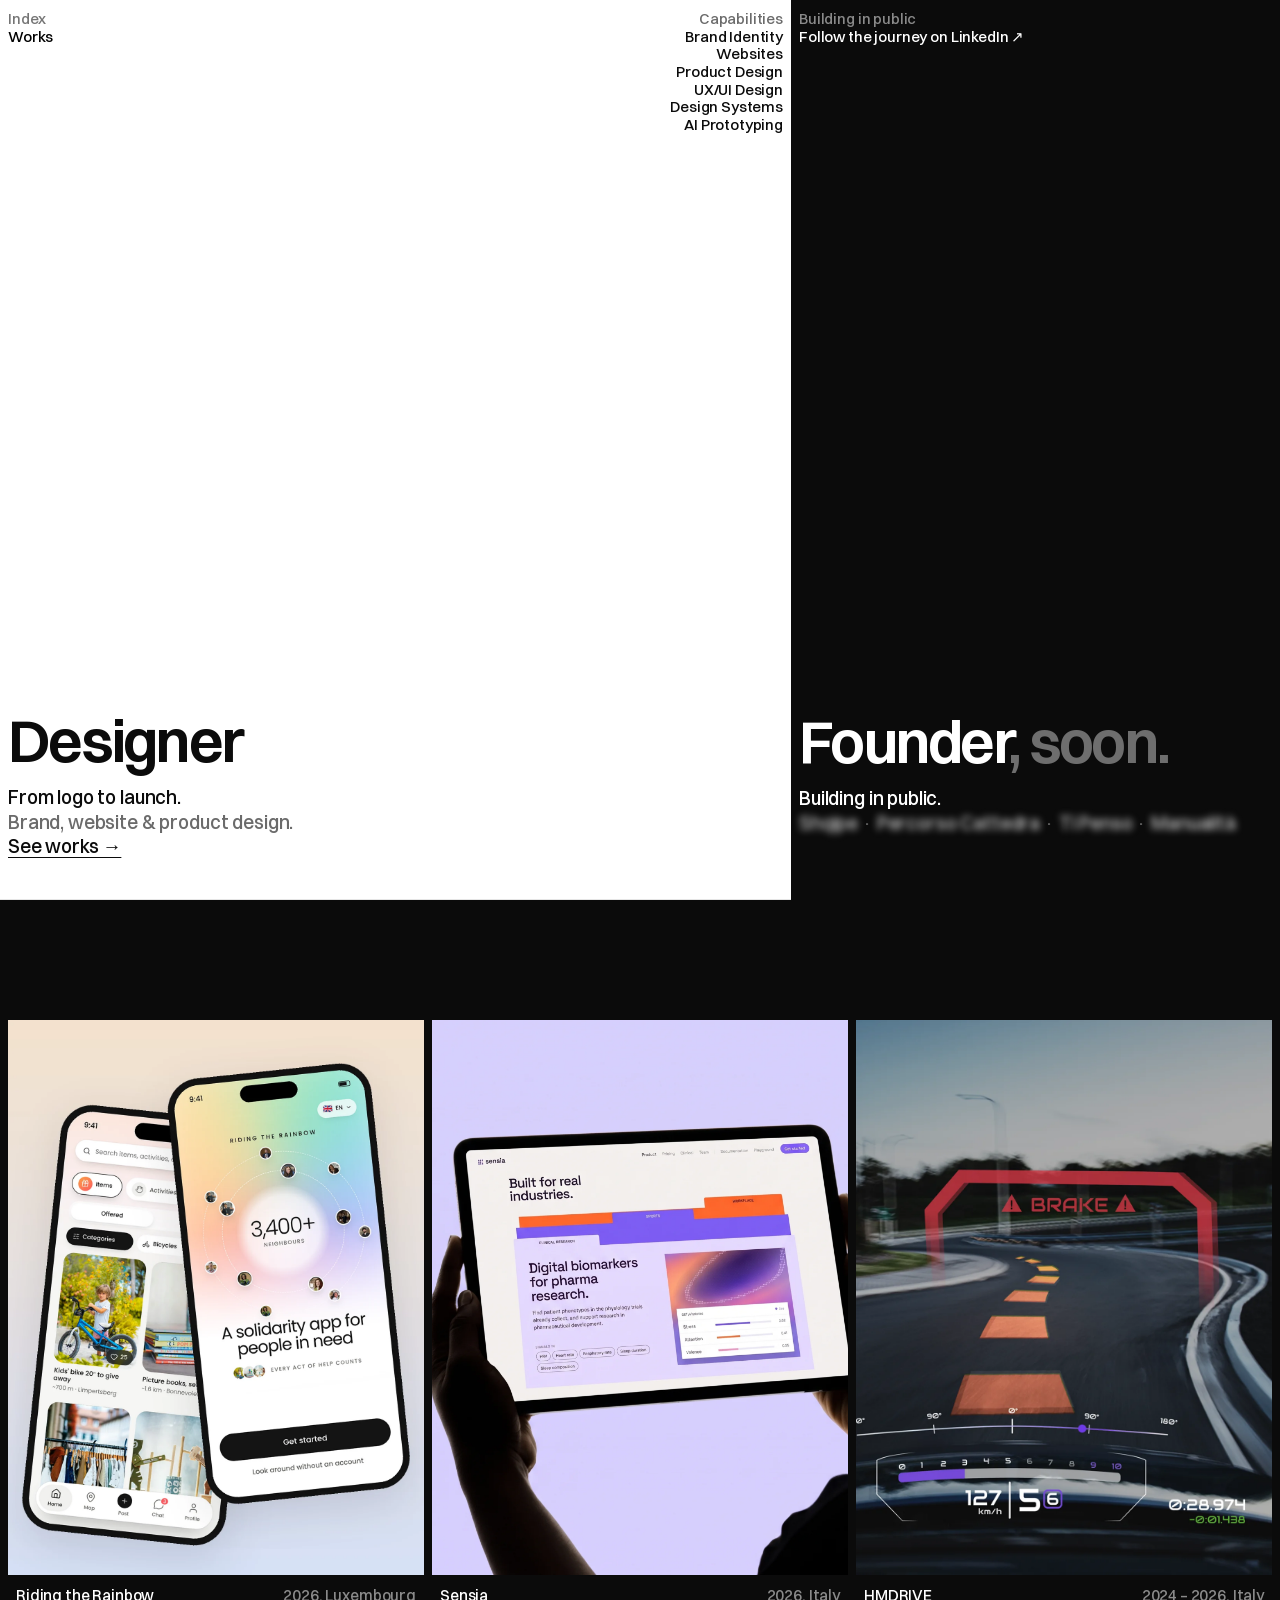
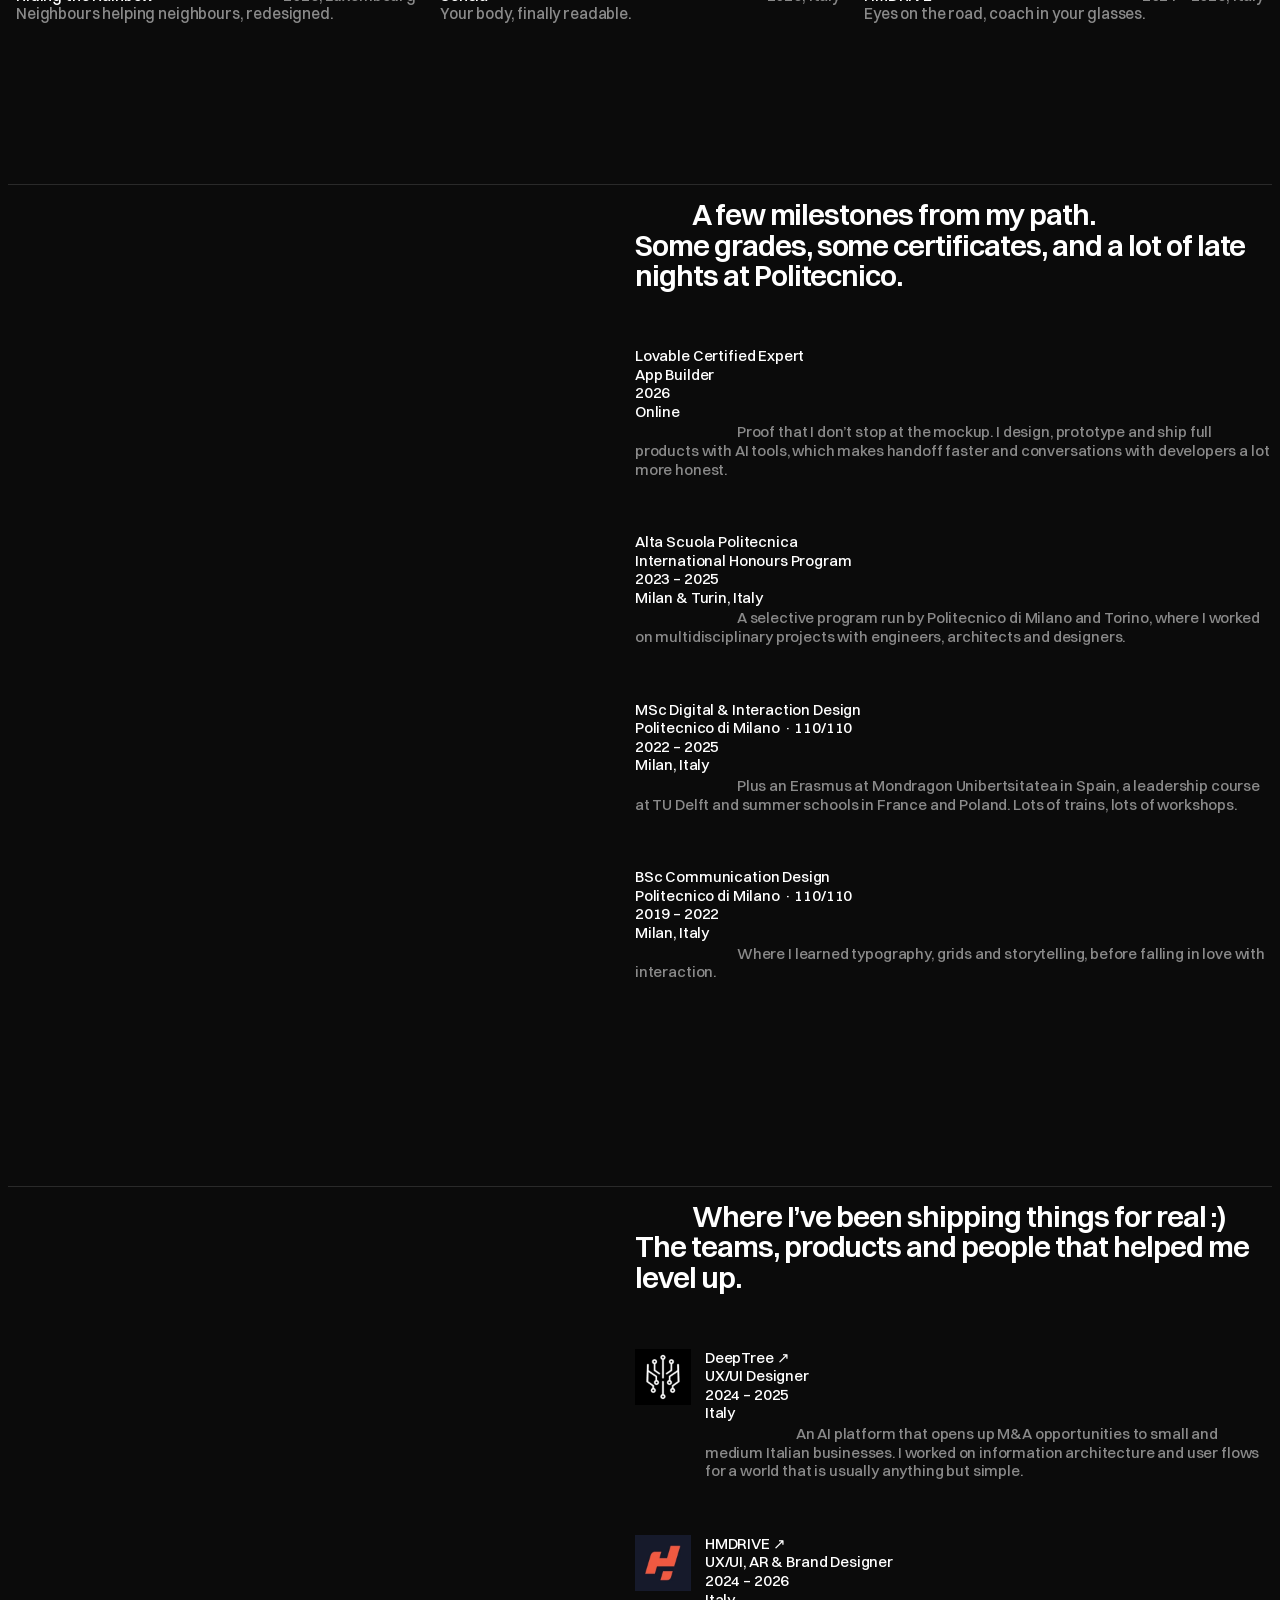
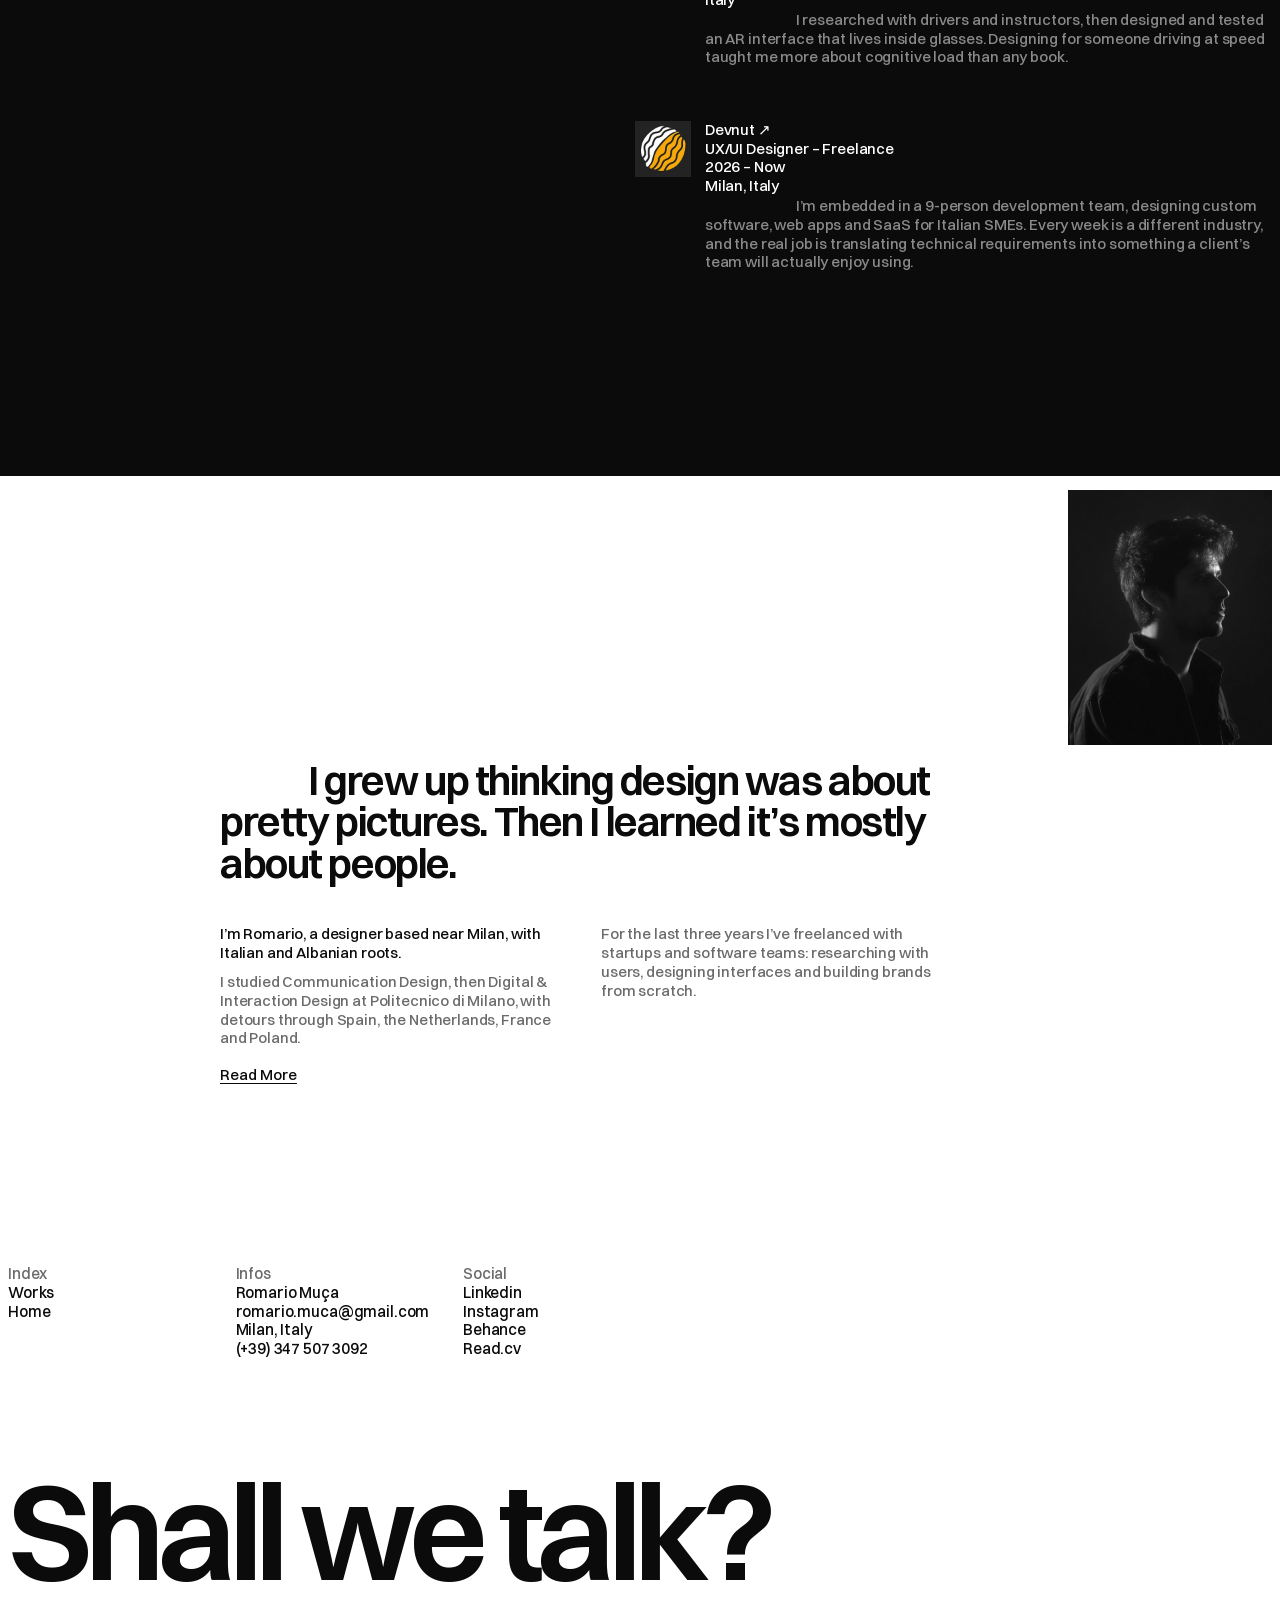
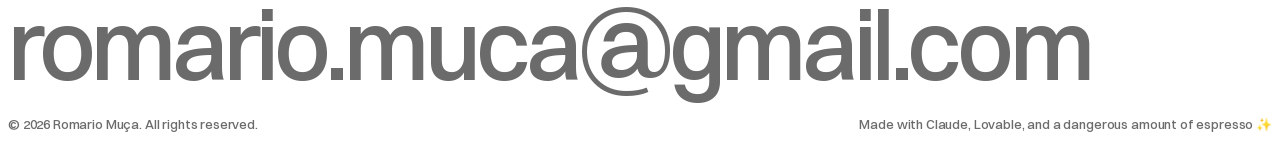
==== product-designer/index.html @ 53acd570 "Portfolio: add missing Sensia images, text-style arrows on iOS Co-Authored-By: Claude Opus 5.5 <nore" ====
<!DOCTYPE html>
<html lang="en">
<head>
<meta charset="UTF-8">
<meta name="viewport" content="width=device-width, initial-scale=1">
<title>Romario Muça — Product Designer</title>
<meta name="description" content="Romario Muça, Milan-based designer. Brand, website and product design for startups, from logo to launch.">
<meta name="theme-color" content="#0B0B0B">
<link rel="preload" href="fonts/switzer-latin-500-normal.woff2" as="font" type="font/woff2" crossorigin>
<link rel="preload" href="fonts/switzer-latin-600-normal.woff2" as="font" type="font/woff2" crossorigin>
<style>
  @font-face{font-family:'Switzer';font-style:normal;font-weight:400;font-display:swap;src:url('fonts/switzer-latin-400-normal.woff2') format('woff2')}
  @font-face{font-family:'Switzer';font-style:normal;font-weight:500;font-display:swap;src:url('fonts/switzer-latin-500-normal.woff2') format('woff2')}
  @font-face{font-family:'Switzer';font-style:normal;font-weight:600;font-display:swap;src:url('fonts/switzer-latin-600-normal.woff2') format('woff2')}
  :root{
    --bg:#0B0B0B; --fg:#FFFFFF; --mute:#8A8A8A; --mute2:#6F6F6F; --line:#2A2A2A; --ph:#151515;
    --paper:#FFFFFF; --ink:#0B0B0B; --ink-mute:#6B6B6B;
    --gut:8px;
    --font:'Switzer',"Helvetica Neue",Helvetica,Arial,sans-serif;
  }
  *{box-sizing:border-box;margin:0;padding:0}
  html{-webkit-text-size-adjust:100%}
  body{background:var(--bg);color:var(--fg);font-family:var(--font);font-weight:500;font-size:15px;line-height:1.25;letter-spacing:-.01em;-webkit-font-smoothing:antialiased;overflow-x:hidden}
  a{color:inherit;text-decoration:none}
  a:hover{opacity:.6}
  button{font:inherit;color:inherit;background:none;border:0;cursor:pointer}
  ::selection{background:#FFFFFF;color:#0B0B0B}
  .light ::selection,.pl ::selection{background:#0B0B0B;color:#FFFFFF}
  .g{color:var(--mute)}

  /* ── NAV ── */
  header{position:fixed;top:0;left:0;z-index:40;padding:10px var(--gut) 12px;line-height:1.18;font-size:15px;mix-blend-mode:difference;color:#fff}
  header .g{color:#8A8A8A}
  header .g{display:block}
  header a{display:block}

  /* ── VIEWS ── */
  .view{display:none}
  .view.on{display:block}

  /* ── HERO ── */
  .hero{height:100vh;min-height:620px;display:flex;flex-direction:row;gap:0;position:relative}
  .hp{position:relative;padding:8px var(--gut) 40px;display:flex;flex-direction:column;justify-content:space-between;transition:width .8s cubic-bezier(.2,.7,.2,1);overflow:hidden}
  .pl{width:61.8%;background:#FFFFFF;color:#0B0B0B;border-bottom:1px solid #E5E5E5;cursor:none}
  .pr{width:38.2%;background:#0B0B0B;color:#FFFFFF;cursor:none}
  .htop{font-size:15px;line-height:1.24}
  .htop span,.htop a{display:block}
  .pl .htop{display:block;text-align:right;align-self:flex-end;padding-top:2px;line-height:1.18}
  .pr .htop{padding-top:2px;line-height:1.18}
  .pl .m{color:#6B6B6B} .pr .m{color:#8A8A8A}
  .htop a:hover{opacity:.6}
  .hbot{display:flex;flex-direction:column}
  .ht{font-weight:600;font-size:clamp(48px,4.7vw,120px);letter-spacing:-.045em;line-height:.9;white-space:nowrap}
  .ht .soon{color:#6E6E6E}
  .hs{font-size:19px;line-height:1.3;margin-top:18px;min-height:3.9em}
  .hs div{min-height:1.3em}
  .pl .hs .m{color:#6B6B6B}
  .seew{display:inline-block;margin-top:0;color:#0B0B0B;text-decoration:underline;text-underline-offset:4px;cursor:pointer}
  .pr .hs .w{color:#FFFFFF}
  .proj-row{color:#BDBDBD}
  .proj-row .bl{filter:blur(3.5px);user-select:none}
  .proj-row .dot{color:#5A5A5A;filter:none}
  .sr{position:absolute;width:1px;height:1px;overflow:hidden;clip:rect(0 0 0 0);white-space:nowrap}
  #soonCursor{position:fixed;left:0;top:0;z-index:30;pointer-events:none;background:#FFFFFF;color:#0B0B0B;font-size:15px;padding:1px 5px 2px;transform:translate(8px,8px) scale(.6);opacity:0;transition:opacity .18s,transform .18s}
  #soonCursor.on{opacity:1;transform:translate(8px,8px) scale(1)}
  .wintro{padding:120px var(--gut) 40px;font-size:19px;color:var(--mute);max-width:60ch}
  @media (prefers-reduced-motion:reduce){.hp{transition:none}.hero:has(.pl:hover) .pl,.hero:has(.pr:hover) .pl{width:61.8%}.hero:has(.pl:hover) .pr,.hero:has(.pr:hover) .pr{width:38.2%}}
  #emailCursor{position:fixed;left:0;top:0;pointer-events:none;z-index:30;font-size:15px;color:#0B0B0B;white-space:nowrap;transform:translate(-50%,-50%);opacity:0;transition:opacity .2s}
  #emailCursor.on{opacity:1}

  /* ── WORKS ── */
  .works{display:grid;grid-template-columns:repeat(3,1fr);gap:28px var(--gut);padding:120px var(--gut) 160px}
  .card{display:block;cursor:none}
  .card:hover{opacity:1}
  .cover{aspect-ratio:3/4;background:var(--ph);overflow:hidden;position:relative}
  .cover i{position:absolute;inset:0;display:flex;align-items:center;justify-content:center;font-style:normal;color:#2B2B2B;font-weight:600;font-size:clamp(28px,3.4vw,54px);letter-spacing:-.035em;transition:transform 1s cubic-bezier(.2,.7,.2,1)}
  .cover img{position:absolute;inset:0;width:100%;height:100%;object-fit:cover;display:block;transition:transform 1s cubic-bezier(.2,.7,.2,1)}
  .cap{display:grid;grid-template-columns:1fr auto;padding:12px 8px 0;font-size:clamp(15px,1.2vw,19px);line-height:1.22}
  .cap .t{grid-column:1 / -1;color:var(--mute)}
  .cap .y{color:var(--mute);text-align:right}
  #viewCursor{position:fixed;left:0;top:0;z-index:30;pointer-events:none;background:#FFFFFF;color:#0B0B0B;font-size:15px;padding:1px 4px 2px;transform:translate(8px,8px) scale(.6);opacity:0;transition:opacity .18s,transform .18s}
  #viewCursor.on{opacity:1;transform:translate(8px,8px) scale(1)}

  /* ── SPLIT SECTIONS (wins / experience) ── */
  .split{border-top:1px solid var(--line);margin:0 var(--gut);padding:14px 0 150px}
  .split .col{margin-left:49.6%}
  .split h2{font-weight:600;font-size:clamp(22px,2.3vw,38px);line-height:1.04;letter-spacing:-.035em;text-indent:9%;margin-bottom:56px;margin-right:1%}
  .item{display:grid;grid-template-columns:56px 1fr;gap:0 14px;margin-bottom:54px;font-size:15px;line-height:1.24}
  .logo{width:56px;height:56px;background:#1C1C1C;display:flex;align-items:center;justify-content:center;font-weight:600;font-size:15px;color:#5A5A5A;letter-spacing:-.03em}
  .item .who span{display:block}
  .item .when{display:flex;gap:28px}
  .logo img{width:100%;height:100%;object-fit:cover;display:block;border-radius:inherit}
  .logo{overflow:hidden}
  .item p{color:var(--mute);text-indent:16%;margin-top:2px}
  .item.nologo{grid-template-columns:1fr}

  /* ── PINK ZONE: ABOUT + FOOTER ── */
  .light{background:var(--paper);color:var(--ink)}
  .light a:hover{opacity:.55}
  .light .g{color:var(--ink-mute)}
  .about{position:relative;padding:14px var(--gut) 180px;display:grid;grid-template-columns:repeat(12,1fr);gap:0 var(--gut)}
  .about .portrait{grid-column:11 / span 2;aspect-ratio:4/5;background:#0B0B0B;position:relative}
  .about .portrait{overflow:hidden;background:#0B0B0B}
  .about .portrait img{position:absolute;inset:0;width:100%;height:100%;object-fit:cover;object-position:60% 35%;display:block;filter:grayscale(1)}
  .about .txt{grid-column:3 / span 7;grid-row:1;padding-top:30vh}
  .about h2{font-weight:600;font-size:clamp(26px,3.2vw,52px);line-height:1.02;letter-spacing:-.035em;text-indent:12%;margin-bottom:40px}
  .about .body{columns:2;column-gap:28px;color:var(--ink-mute);font-size:15px;line-height:1.26}
  .about .body p{margin-bottom:10px;break-inside:avoid}
  .about .body p.lead{color:var(--ink)}
  .more{display:none}
  .more.open{display:block}
  .rm{margin-top:18px;font-size:15px;color:var(--ink);text-decoration:underline;text-underline-offset:3px}
  footer{padding:0 var(--gut) 10px}
  .fcols{display:grid;grid-template-columns:18% 18% 18% 1fr;font-size:clamp(15px,1.2vw,19px);line-height:1.22}
  .fcols span,.fcols a{display:block}
  .cta{margin-top:110px;display:block;font-weight:600;font-size:clamp(48px,10.6vw,190px);line-height:.92;letter-spacing:-.055em}
  .mail{display:block;font-weight:500;font-size:clamp(28px,7.7vw,140px);line-height:1.02;letter-spacing:-.05em;color:var(--ink-mute);white-space:nowrap}
  .mail:hover{color:var(--ink);opacity:1}
  .fbot{display:flex;justify-content:space-between;gap:10px;flex-wrap:wrap;margin-top:22px;font-size:clamp(13px,1vw,17px);color:var(--ink-mute)}

  /* ── PROJECT PAGE ── */
  .proj{padding:8px var(--gut) 0}
  .proj h1{font-weight:600;font-size:clamp(28px,3.5vw,58px);line-height:1.02;letter-spacing:-.035em;margin-left:32.6%;margin-right:1%;text-indent:8%}
  .proj .meta{margin-top:52vh;font-size:clamp(15px,1.2vw,19px);line-height:1.22}
  .proj .meta span,.proj .meta a{display:block}
  .proj .meta .row{display:flex;gap:26px}
  .proj .text{columns:2;column-gap:20px;width:71%;color:var(--mute);font-size:clamp(14px,1.1vw,18px);line-height:1.22;margin-top:4px}
  .proj .text p{margin-bottom:0}
  .proj .text p + p{text-indent:12.5%}
  .gal{display:grid;grid-template-columns:1fr 1fr;gap:var(--gut);margin:80px 0 var(--gut)}
  .gal div{background:var(--ph);aspect-ratio:1/1.05;position:relative}
  .gal div.full{grid-column:1 / -1;aspect-ratio:2.8/1}
  .gal div::after{content:attr(data-l);position:absolute;left:10px;bottom:8px;font-size:12px;color:#3C3C3C}
  .gal img{grid-column:span 1;width:100%;height:auto;display:block;background:var(--ph)}
  .gal img.full{grid-column:1 / -1}
  .gal div.cap2{aspect-ratio:auto;background:none}
  .gal div.cap2::after{content:none}
  .cap2{grid-column:1/-1;display:flex;gap:14px;align-items:baseline;padding:40px 0 10px;font-size:clamp(15px,1.2vw,19px);color:var(--mute)}
  .cap2 span{color:var(--fg)}
  .next{display:flex;justify-content:space-between;padding:26px 0 120px;border-top:1px solid var(--line);margin-top:120px;font-size:clamp(15px,1.2vw,19px)}


  /* ── CASE STUDY SECTIONS ── */
  .cs{border-top:1px solid var(--line);padding:14px 0 120px}
  .cs-head{display:grid;grid-template-columns:49.6% 1fr;margin-bottom:56px}
  .cs-lab{color:var(--mute);font-size:clamp(15px,1.2vw,19px)}
  .cs h2{font-weight:600;font-size:clamp(22px,2.3vw,38px);line-height:1.04;letter-spacing:-.035em;text-indent:9%;margin-right:1%}
  .cs-lead{color:var(--mute);font-size:clamp(15px,1.2vw,19px);line-height:1.24;margin-top:18px;max-width:52ch}
  .cs-right{margin-left:49.6%}
  .fig{margin:0 0 var(--gut)}
  .fig img,.fig video{width:100%;height:auto;display:block;background:var(--ph)}
  .fig figcaption{color:var(--mute);font-size:clamp(14px,1.1vw,17px);line-height:1.22;padding:10px 8px 22px}
  .fig figcaption b{color:var(--fg);font-weight:500}
  .fig.ph{aspect-ratio:16/8;background:var(--ph);position:relative}
  .fig.ph::after{content:attr(data-l);position:absolute;left:10px;bottom:8px;font-size:12px;color:#3C3C3C}
  .duo{display:grid;grid-template-columns:1fr 1fr;gap:var(--gut)}
  .grp{margin:70px 0 0}
  .grp > .g{display:block;margin-bottom:22px;font-size:clamp(15px,1.2vw,19px)}
  .find{display:grid;grid-template-columns:44px 1fr;gap:0 10px;margin-bottom:30px;font-size:15px;line-height:1.24}
  .find .n{color:var(--mute)}
  .find p{color:var(--mute);margin-top:2px}
  .stat{display:flex;align-items:flex-end;gap:16px;margin:80px 0 50px}
  .stat b{font-weight:600;font-size:clamp(80px,11vw,190px);line-height:.8;letter-spacing:-.05em}
  .stat span{color:var(--mute);font-size:clamp(15px,1.2vw,19px);padding-bottom:6px}
  .script{columns:2;column-gap:24px;color:var(--mute);font-size:15px;line-height:1.3;list-style:none;counter-reset:q}
  .script li{counter-increment:q;break-inside:avoid;margin-bottom:8px;padding-left:28px;position:relative}
  .script li::before{content:counter(q,decimal-leading-zero);position:absolute;left:0;color:#5A5A5A}
  .takes{display:grid;grid-template-columns:repeat(3,1fr);gap:0 var(--gut);margin-top:70px}
  .take{border-top:1px solid var(--line);padding:14px 8px 44px 0;font-size:15px;line-height:1.24}
  .take p{color:var(--mute);margin-top:2px}
  @media (max-width:820px){
    .cs-head{grid-template-columns:1fr;gap:10px}
    .cs h2{text-indent:0}
    .cs-right{margin-left:0}
    .duo,.takes{grid-template-columns:1fr}
    .script{columns:1}
  }

  /* ── REVEAL ── */
  .rv{opacity:0;transform:translateY(18px);transition:opacity .9s ease,transform .9s cubic-bezier(.2,.7,.2,1)}
  .rv.in{opacity:1;transform:none}
  .ln{display:block;overflow:hidden}

  /* ── MOBILE ── */
  @media (max-width:820px){
    #emailCursor,#soonCursor{display:none}
    .hero{flex-direction:column;height:auto;min-height:0}
    .hp,.hero:has(.pl:hover) .pl,.hero:has(.pr:hover) .pl,.hero:has(.pl:hover) .pr,.hero:has(.pr:hover) .pr{width:100%;cursor:auto;transition:none}
    .pl{min-height:75vh} .pr{min-height:60vh}
    .pl .htop{order:2;margin:28px 0 0;padding-top:0;text-align:left;align-self:flex-start}
    .pl{justify-content:flex-end} .pl .hbot{padding-top:70px}
    .ht{font-size:clamp(48px,13vw,72px)}
    .hs{min-height:0}
    .works{grid-template-columns:1fr;gap:28px}
    .card{cursor:auto} #viewCursor{display:none}
    .split .col{margin-left:0}
    .split h2{text-indent:0}
    .about{display:block;padding-top:60px}
    .about .portrait{width:45%;margin-left:auto}
    .about .txt{padding-top:40px}
    .about h2{text-indent:0}
    .about .body{columns:1}
    .fcols{grid-template-columns:1fr 1fr;gap:18px}
    .proj h1{margin:70px 0 0;text-indent:0}
    .proj .meta{margin-top:120px}
    .proj .text{columns:1;width:100%}
    .gal{grid-template-columns:1fr}
  }
  @media (prefers-reduced-motion:reduce){.rv{opacity:1;transform:none;transition:none}}
</style>
</head>
<body>

<header>
  <span class="g">Index</span>
  <a href="#" data-go="works" id="navWorks">Works</a>
  <a href="#" id="navHome" style="display:none">Home</a>
  <a href="#" id="backWorks" style="display:none">Back to Works</a>
</header>

<div id="emailCursor">romario.muca@gmail.com</div>
<div id="viewCursor">View</div>
<div id="soonCursor">Soon</div>

<!-- ════════════ HOME ════════════ -->
<main class="view on" id="v-home">

  <section class="hero" id="hero">
    <div class="hp pl" id="hpl">
      <div class="htop">
        <div><span class="m">Capabilities</span><span>Brand Identity</span><span>Websites</span><span>Product Design</span><span>UX/UI Design</span><span>Design Systems</span><span>AI Prototyping</span></div>
      </div>
      <div class="hbot">
        <div class="ht">Designer</div>
        <div class="hs"><div>From logo to launch.</div><div class="m">Brand, website &amp; product design.</div><div><a class="seew" data-go="works" href="#">See works →︎</a></div></div>
      </div>
    </div>
    <div class="hp pr" id="hpr">
      <div class="htop"><span class="m">Building in public</span><a href="https://www.linkedin.com/in/romario-muca" target="_blank" rel="noopener">Follow the journey on LinkedIn ↗︎</a></div>
      <div class="hbot">
        <div class="ht">Founder<span class="soon">, soon.</span></div>
        <div class="hs"><div class="w">Building in public.</div><div class="proj-row"><span class="sr">Four projects in progress, coming soon</span><span class="bl" aria-hidden="true">Shqipe</span> <span class="dot" aria-hidden="true">·</span> <span class="bl" aria-hidden="true">Percorso Cattedra</span> <span class="dot" aria-hidden="true">·</span> <span class="bl" aria-hidden="true">Ti Penso</span> <span class="dot" aria-hidden="true">·</span> <span class="bl" aria-hidden="true">Manualità</span></div><div></div></div>
      </div>
    </div>
  </section>

  <section class="works" id="works"></section>

  <section class="split">
    <div class="col">
      <h2 class="rv">A few milestones from my path. <br>Some grades, some certificates, and a lot of late nights at Politecnico.</h2>
      <div class="item nologo rv"><div class="who"><span>Lovable Certified Expert</span><span>App Builder</span><span class="when"><span>2026</span><span>Online</span></span></div><p>Proof that I don’t stop at the mockup. I design, prototype and ship full products with AI tools, which makes handoff faster and conversations with developers a lot more honest.</p></div>
      <div class="item nologo rv"><div class="who"><span>Alta Scuola Politecnica</span><span>International Honours Program</span><span class="when"><span>2023 – 2025</span><span>Milan &amp; Turin, Italy</span></span></div><p>A selective program run by Politecnico di Milano and Torino, where I worked on multidisciplinary projects with engineers, architects and designers.</p></div>
      <div class="item nologo rv"><div class="who"><span>MSc Digital &amp; Interaction Design</span><span>Politecnico di Milano · 110/110</span><span class="when"><span>2022 – 2025</span><span>Milan, Italy</span></span></div><p>Plus an Erasmus at Mondragon Unibertsitatea in Spain, a leadership course at TU Delft and summer schools in France and Poland. Lots of trains, lots of workshops.</p></div>
      <div class="item nologo rv"><div class="who"><span>BSc Communication Design</span><span>Politecnico di Milano · 110/110</span><span class="when"><span>2019 – 2022</span><span>Milan, Italy</span></span></div><p>Where I learned typography, grids and storytelling, before falling in love with interaction.</p></div>
    </div>
  </section>

  <section class="split">
    <div class="col">
      <h2 class="rv">Where I’ve been shipping things for real :) <br>The teams, products and people that helped me level up.</h2>
      <div class="item rv"><a class="logo" href="https://deeptreeai.com" target="_blank" rel="noopener" aria-label="DeepTree"><img src="img/logo-deeptree.webp" alt="DeepTree logo"></a><div class="who"><a href="https://deeptreeai.com" target="_blank" rel="noopener">DeepTree ↗︎</a><span>UX/UI Designer</span><span class="when"><span>2024 – 2025</span><span>Italy</span></span><p>An AI platform that opens up M&amp;A opportunities to small and medium Italian businesses. I worked on information architecture and user flows for a world that is usually anything but simple.</p></div></div>
      <div class="item rv"><a class="logo" href="https://hmdrive.it" target="_blank" rel="noopener" aria-label="HMDRIVE"><img src="img/logo-hmdrive.webp" alt="HMDRIVE logo"></a><div class="who"><a href="https://hmdrive.it" target="_blank" rel="noopener">HMDRIVE ↗︎</a><span>UX/UI, AR &amp; Brand Designer</span><span class="when"><span>2024 – 2026</span><span>Italy</span></span><p>I researched with drivers and instructors, then designed and tested an AR interface that lives inside glasses. Designing for someone driving at speed taught me more about cognitive load than any book.</p></div></div>
      <div class="item rv"><a class="logo" href="https://devnut.it" target="_blank" rel="noopener" aria-label="Devnut"><img src="img/logo-devnut.webp" alt="Devnut logo"></a><div class="who"><a href="https://devnut.it" target="_blank" rel="noopener">Devnut ↗︎</a><span>UX/UI Designer – Freelance</span><span class="when"><span>2026 – Now</span><span>Milan, Italy</span></span><p>I’m embedded in a 9-person development team, designing custom software, web apps and SaaS for Italian SMEs. Every week is a different industry, and the real job is translating technical requirements into something a client’s team will actually enjoy using.</p></div></div>
    </div>
  </section>

  <div class="light">
    <section class="about">
      <div class="portrait rv"><img src="img/portrait.webp" alt="Portrait of Romario Muça"></div>
      <div class="txt">
        <h2 class="rv">I grew up thinking design was about pretty pictures. Then I learned it’s mostly about people.</h2>
        <div class="body rv">
          <p class="lead">I’m Romario, a designer based near Milan, with Italian and Albanian roots.</p>
          <p>I studied Communication Design, then Digital &amp; Interaction Design at Politecnico di Milano, with detours through Spain, the Netherlands, France and Poland.</p>
          <p>For the last three years I’ve freelanced with startups and software teams: researching with users, designing interfaces and building brands from scratch.</p>
          <div class="more" id="more">
            <p>Outside of work I do kick-boxing, for discipline, and card magic, for wonder. A good trick and a good interface have the same goal: hide the complexity and leave you with a moment that just makes sense.</p>
            <p>Today I work with early-stage founders as a freelance designer, from logo to launch, while building my own projects on the side.</p>
          </div>
        </div>
        <button class="rm" id="rm">Read More</button>
      </div>
    </section>

    <footer>
      <div class="fcols">
        <div><span class="g">Index</span><a href="#" data-go="works">Works</a><a href="#" data-go="top">Home</a></div>
        <div><span class="g">Infos</span><span>Romario Muça</span><a href="mailto:romario.muca@gmail.com">romario.muca@gmail.com</a><span>Milan, Italy</span><span>(+39) 347 507 3092</span></div>
        <div><span class="g">Social</span><a href="https://www.linkedin.com/in/romario-muca" target="_blank" rel="noopener">Linkedin</a><a href="#">Instagram</a><a href="#">Behance</a><a href="#">Read.cv</a></div>
        <div></div>
      </div>
      <a class="cta" href="mailto:romario.muca@gmail.com">Shall we talk?</a>
      <a class="mail" href="mailto:romario.muca@gmail.com">romario.muca@gmail.com</a>
      <div class="fbot"><span>© 2026 Romario Muça. All rights reserved.</span><span>Made with Claude, Lovable, and a dangerous amount of espresso ✨</span></div>
    </footer>
  </div>
</main>

<!-- ════════════ PROJECT ════════════ -->
<main class="view" id="v-proj">
  <section class="proj">
    <h1 id="p-head" class="rv"></h1>
    <div class="meta rv">
      <span id="p-name"></span>
      <span id="p-disc"></span>
      <span class="row"><span id="p-year"></span><span id="p-country"></span></span>
      <span id="p-extra"></span>
      <a href="#" id="p-url" target="_blank" rel="noopener">Visit website ↗︎</a>
    </div>
    <div class="text rv" id="p-text"></div>
    <div class="gal" id="p-gal"></div>
    <div id="p-body"></div>
    <div class="next"><a href="#" data-go="works">←︎ All works</a><a href="#" id="p-next"></a></div>
  </section>
</main>

<script>
const P=[
 {id:'rtr',name:'Riding the Rainbow',disc:'UX/UI Designer · App Redesign',year:'2026',country:'Luxembourg',tag:'Neighbours helping neighbours, redesigned.',
  cover:'img/rtr-cover.webp',preview:['img/rtr-cover.webp','img/rtr-p-home.webp','img/rtr-p-map.webp','img/rtr-p-messages.webp'],url:'https://portfolio-iphone-eyephone.vercel.app',
  head:'Riding the Rainbow started as an app for donating pre-loved items. The goal of the redesign: turn it into Luxembourg’s solidarity hub, where neighbours share items, time, skills and events.',
  text:['It began in 2022 as a response to refugee arrivals, first by distributing bikes, then with an app that connects people who donate items with people who need them. Today it counts 3,400+ users and 1,200+ donations.',
   'The problem behind the redesign: in Luxembourg the will to help is there, but there is no single place to make it happen. Information is scattered across many NGOs, residents want to help but don’t know how, and volunteering and events are hard to find.',
   'So the app had to grow from objects to a whole hub. Alongside improved donations, map and notifications, I designed new features: posting needs (moderated, with a weekly limit), sharing time and skills, a shared events calendar for organisations, an AI assistant, and Rainbow points that finally explain themselves.',
   'Safety stayed at the core: approximate locations only, moderated requests and mediated contact. You can try the old app and the redesign side by side in the live prototype.'],
  body:()=>`
  <div class="gal" style="margin-top:80px">
    <img class="full" src="img/rtr-hero.webp" alt="Riding the Rainbow redesign screens">
    <div class="cap2 full"><span>OLD APP →︎ REDESIGN</span>Same app, before and after. From donated objects to a solidarity hub.</div>
    <img class="full" src="img/rtr-ba-home.webp" alt="Home, old vs redesign">
    <img src="img/rtr-messages.webp" alt="Chat with AI assistant">
    <img src="img/rtr-points.webp" alt="Rainbow points">
    <img class="full" src="img/rtr-ba-map.webp" alt="Map, old vs redesign">
    <img src="img/rtr-ba-points.webp" alt="Rainbow points, old vs redesign">
    <img src="img/rtr-ba-profile.webp" alt="Profile, old vs redesign">
  </div>`},
 {id:'sensia',name:'Sensia',url:'https://www.sensia.bio',cover:'img/sensia-s1.webp',preview:['img/sensia-s1.webp','img/sensia-s2.webp','img/sensia-s3.webp'],gal:[['sensia-02',1],['sensia-s1',0],['sensia-s2',0],['sensia-07',1],['sensia-08',0],['sensia-10',0]],disc:'UX/UI Designer',year:'2026',country:'Italy',tag:'Your body, finally readable.',
  head:'Wearables collect thousands of signals a minute, and almost none of them mean anything to a person. For Sensia, I designed the place where raw physiology finally becomes readable.',
  text:['Sensia is an API that turns signals from wearables into human states like stress, attention and emotional valence. The science is serious. The challenge was making it feel human, for developers, researchers and clinical partners alike.','I worked inside a team of engineers and researchers from Politecnico di Milano, from early concept to product. I designed the playground, where people explore what the API can read, and the dashboard, where they work with it every day.','Physiological data is noisy and hard to read, so every screen had to answer one question first: how is this person doing, right now? Clear states, simple scales and plain language up front. The raw signals stay one step away, for whoever needs them.','The visual language grew from the same idea. A grid of dots that behaves like a signal: it shifts, breathes and spells the name, one letter at a time. It runs through the website, the app and the event posters, so the brand feels alive in the same way the data does.']},
 {id:'hmdrive',name:'HMDRIVE',disc:'UX Research, AR & Brand Designer',year:'2024 – 2026',country:'Italy',tag:'Eyes on the road, coach in your glasses.',
  cover:'img/hmd-p-ar.webp',preview:['img/hmd-p-ar.webp','img/hmd-p-night.webp','img/hmd-p-heli.webp','img/hmd-p-boat.webp','img/hmd-p-topdown.webp'],
  head:'How do you coach someone who can’t take their eyes off the road? For HMDRIVE, I designed an AR coach that lives inside your glasses and only speaks when it matters.',
  text:['HMDRIVE started from an open question: can augmented reality help people drive better without becoming one more thing to look at? Not a sci-fi concept. A coaching tool that has to work at racing speed, with the driver’s attention already fully taken.',
   'I led UX research, the AR interface, testing and the brand. The first step was looking at what already exists: apps, coaches, data loggers, simulators, HUDs. The picture was a fragmented ecosystem, almost everything built around lap times, and a lot of features nobody really uses. Fine on a laptop. Overwhelming inside your field of view.',
   'Then we went to the track. At the International GT Open in Monza I interviewed 14 drivers. Braking came up again and again as the hardest skill to master. Mistakes came from focus more than talent: poor sleep, stress, heat. And most drivers preferred learning before and after a session, not in the middle of a lap.',
   'That changed the brief. The interface had to be adaptive, from beginners to pros, and quiet by default: braking points, trajectory and a few live numbers, shown only when they help. Drivers were clear about one thing. The idea was interesting, but it had to prove it was precise.',
   'From the track we pushed the same system to road, water and air, to see if the logic still held when the context changed. Alongside the product I rebuilt the identity: a mark and a type system made for motion, ready for screens, glasses and the side of a car.'],
  body:()=>`
  <div class="gal" style="margin-top:80px">
    <video class="full" src="img/hmd-arstudio.mp4" poster="img/hmd-arstudio-poster.webp" autoplay muted loop playsinline style="grid-column:1 / -1;width:100%;height:auto;display:block;background:var(--ph)"></video>
    <img class="full" src="img/hmd-ar.webp" alt="HMDRIVE AR coaching on track">
    <img class="full" src="img/hmd-boat.webp" alt="HMDRIVE AR on water">
    <img src="img/hmd-night.webp" alt="HMDRIVE AR on the road">
    <img src="img/hmd-heli.webp" alt="HMDRIVE AR in the air">
    <img class="full" src="img/hmd-topdown.webp" alt="HMDRIVE identity">
    <img class="full" src="img/hmd-logo.webp" alt="HMDRIVE logo construction">
  </div>`},
];

// render works grid
const W=document.getElementById('works');
W.innerHTML=P.map(p=>`<a class="card rv" data-id="${p.id}" href="#${p.id}"><div class="cover">${p.cover?`<img src="${p.cover}" alt="${p.name} cover" loading="lazy">`:`<i>${p.name}</i>`}</div><div class="cap"><span>${p.name}</span><span class="y">${p.year}, ${p.country}</span><span class="t">${p.tag}</span></div></a>`).join('');

// hover slideshow: cycle through the project's images
W.querySelectorAll('.card').forEach(card=>{
  const p=P.find(x=>x.id===card.dataset.id); if(!p||!(p.preview||p.gal))return;
  const img=card.querySelector('.cover img'); const seq=p.preview||[p.cover,...p.gal.map(g=>`img/${g[0]}.webp`)];
  let t=null,i=0,loaded=false;
  card.addEventListener('mouseenter',()=>{
    if(!loaded){seq.forEach(src=>{const im=new Image();im.src=src});loaded=true}
    i=0;clearInterval(t);
    t=setInterval(()=>{i=(i+1)%seq.length;img.src=seq[i]},1200);
  });
  card.addEventListener('mouseleave',()=>{clearInterval(t);img.src=seq[0]});
});

// routing
const home=document.getElementById('v-home'),proj=document.getElementById('v-proj');
const navW=document.getElementById('navWorks'),navH=document.getElementById('navHome'),backW=document.getElementById('backWorks');
const setNav=pr=>{navW.style.display=pr?'none':'block';navH.style.display=backW.style.display=pr?'block':'none'};
function route(){
  const id=location.hash.slice(1), p=P.find(x=>x.id===id);
  if(p){
    home.classList.remove('on');proj.classList.add('on');setNav(true);
    document.getElementById('p-head').textContent=p.head;
    document.getElementById('p-name').textContent=p.name;
    document.getElementById('p-disc').textContent=p.disc;
    document.getElementById('p-year').textContent=p.year;
    document.getElementById('p-country').textContent=p.country;
    const u=document.getElementById('p-url');u.style.display=p.url?'block':'none';if(p.url){u.href=p.url;u.textContent=p.id==='rtr'?'Try the prototype ↗︎':'Visit website ↗︎'}
    document.getElementById('p-text').innerHTML=p.text.map(t=>`<p>${t}</p>`).join('');
    document.getElementById('p-extra').textContent=p.extra||'';document.getElementById('p-extra').style.display=p.extra?'block':'none';
    document.getElementById('p-body').innerHTML=p.body?p.body():'';
    document.getElementById('p-gal').style.display=p.body?'none':'grid';document.getElementById('p-gal').innerHTML=p.body?'':p.gal?p.gal.map(([f,full])=>`<img class="${full?'full':''}" src="img/${f}.webp" alt="${p.name}" loading="lazy">`).join(''):'<div class="full" data-l="Image 01"></div><div data-l="Image 02"></div><div data-l="Image 03"></div><div class="full" data-l="Image 04"></div>';
    const n=P[(P.indexOf(p)+1)%P.length];const nx=document.getElementById('p-next');nx.textContent='Next: '+n.name+' →︎';nx.href='#'+n.id;
    document.title=p.name+' — Romario Muça';
    scrollTo(0,0);
    proj.querySelectorAll('.rv').forEach(e=>{e.classList.remove('in');io.observe(e)});
  }else{
    proj.classList.remove('on');home.classList.add('on');setNav(false);
    document.title='Romario Muça — Product Designer';
  }
}
document.addEventListener('click',e=>{
  const g=e.target.closest('[data-go]');
  if(g){e.preventDefault();const t=g.dataset.go;if(location.hash){history.replaceState(null,'',location.pathname);route()}
    requestAnimationFrame(()=>{t==='top'?scrollTo({top:0,behavior:'smooth'}):document.getElementById('works').scrollIntoView({behavior:'smooth'})})}
  if(e.target.closest('#navHome')){e.preventDefault();history.replaceState(null,'',location.pathname);route();scrollTo(0,0)}
  if(e.target.closest('#backWorks')){e.preventDefault();history.replaceState(null,'',location.pathname);route();requestAnimationFrame(()=>document.getElementById('works').scrollIntoView())}
  const a=e.target.closest('a[href="#"]');if(a&&!a.dataset.go&&a.id!=='navHome'&&a.id!=='backWorks')e.preventDefault();
});
addEventListener('hashchange',route);

// reveal
const io=new IntersectionObserver(es=>es.forEach(e=>{if(e.isIntersecting){e.target.classList.add('in');io.unobserve(e.target)}}),{threshold:.08});
document.querySelectorAll('.rv').forEach(e=>io.observe(e));
document.querySelectorAll('.works .card').forEach((c,i)=>c.style.transitionDelay=(i%3)*90+'ms');

// cursor labels
const ec=document.getElementById('emailCursor'),vc=document.getElementById('viewCursor'),hero=document.getElementById('hero');
let mx=0,my=0;
addEventListener('mousemove',e=>{mx=e.clientX;my=e.clientY;ec.style.left=mx+'px';ec.style.top=my+'px';vc.style.left=mx+'px';vc.style.top=my+'px'},{passive:true});
const hpl=document.getElementById('hpl'),hpr=document.getElementById('hpr'),sc=document.getElementById('soonCursor');
addEventListener('mousemove',e=>{sc.style.left=e.clientX+'px';sc.style.top=e.clientY+'px'},{passive:true});
hpl.addEventListener('mouseover',e=>{ec.classList.toggle('on',!e.target.closest('a,.htop'))});
hpl.addEventListener('mouseleave',()=>ec.classList.remove('on'));
hpr.addEventListener('mouseover',e=>{sc.classList.toggle('on',!e.target.closest('a'))});
hpr.addEventListener('mouseleave',()=>sc.classList.remove('on'));
hpl.addEventListener('click',e=>{
  if(e.target.closest('a,.htop'))return;
  const done=()=>{ec.textContent='Copied to clipboard ✓';setTimeout(()=>ec.textContent='romario.muca@gmail.com',1400)};
  try{navigator.clipboard.writeText('romario.muca@gmail.com').then(done,()=>{})}catch(_){}
});
W.addEventListener('mouseover',e=>vc.classList.toggle('on',!!e.target.closest('.card')));
W.addEventListener('mouseleave',()=>vc.classList.remove('on'));

// read more
const rm=document.getElementById('rm'),more=document.getElementById('more');
rm.addEventListener('click',()=>{const o=more.classList.toggle('open');rm.textContent=o?'Read Less':'Read More'});

route();
</script>
</body>
</html>
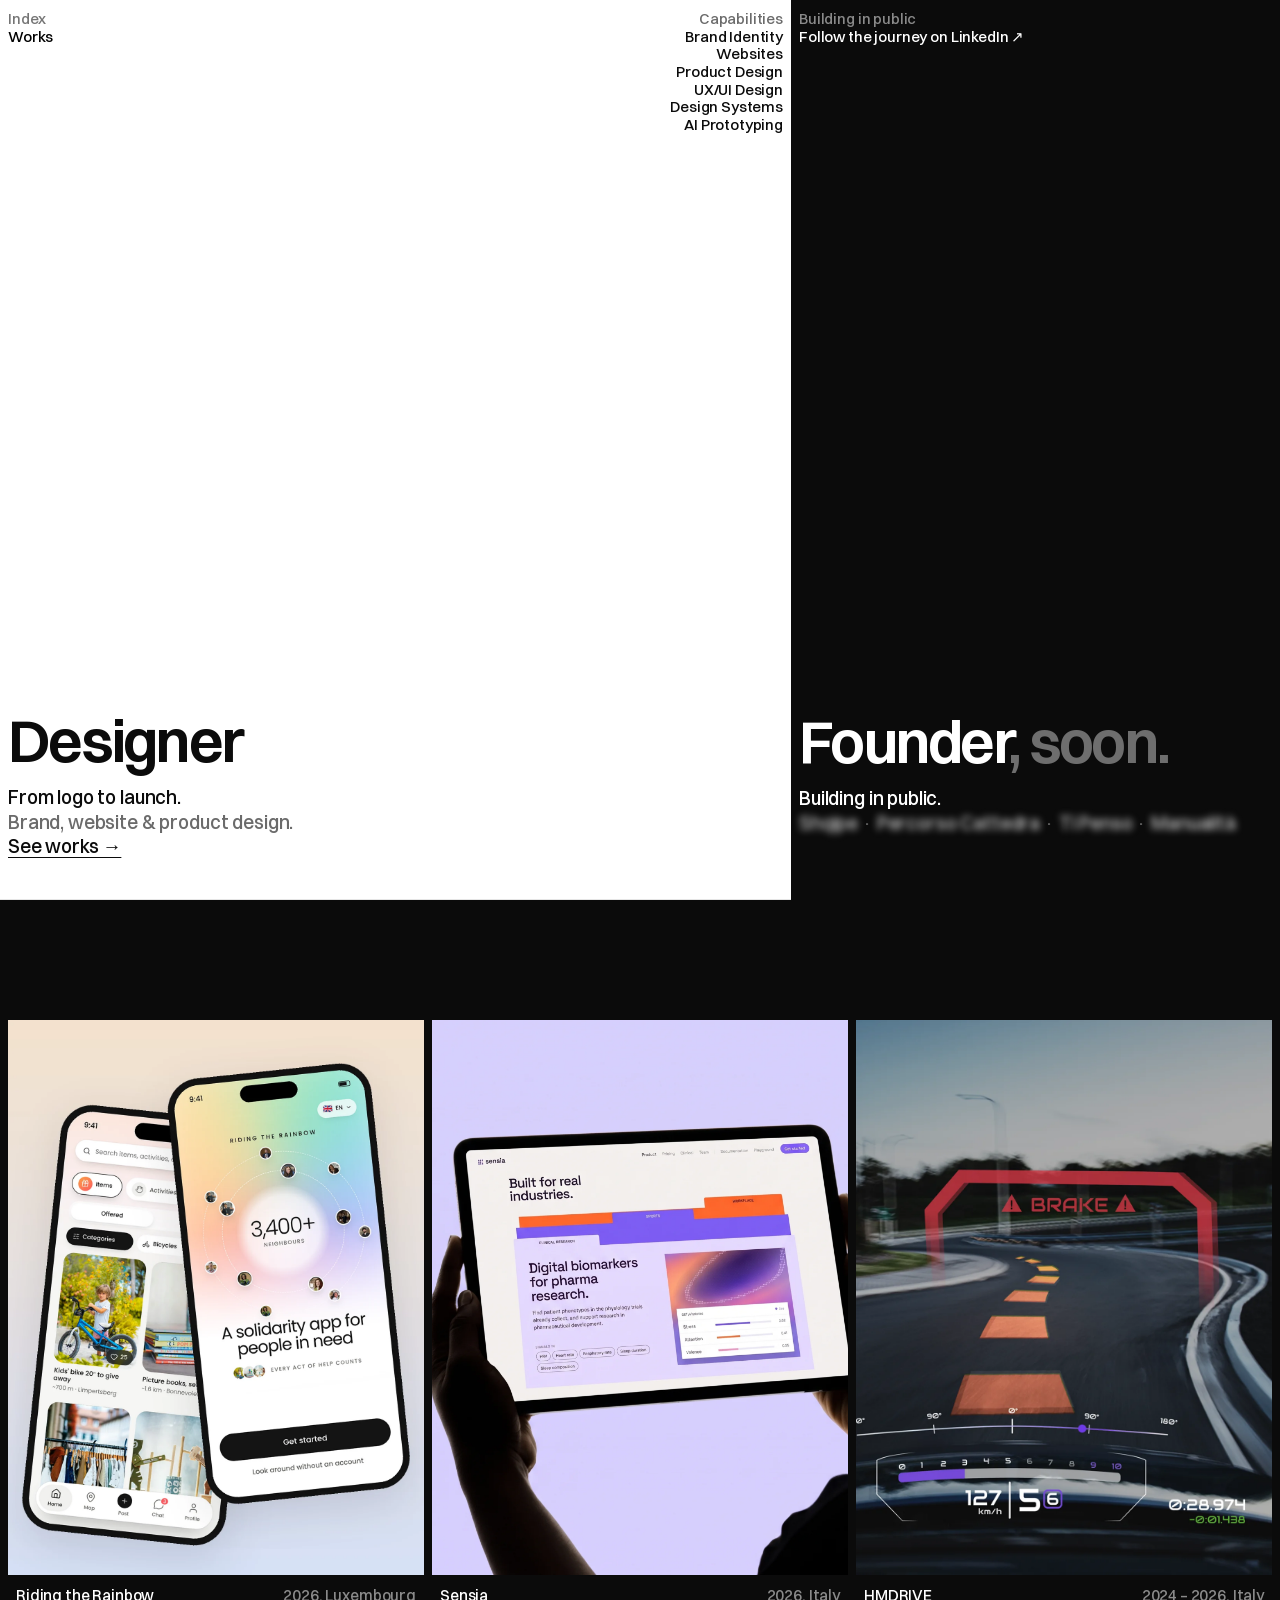
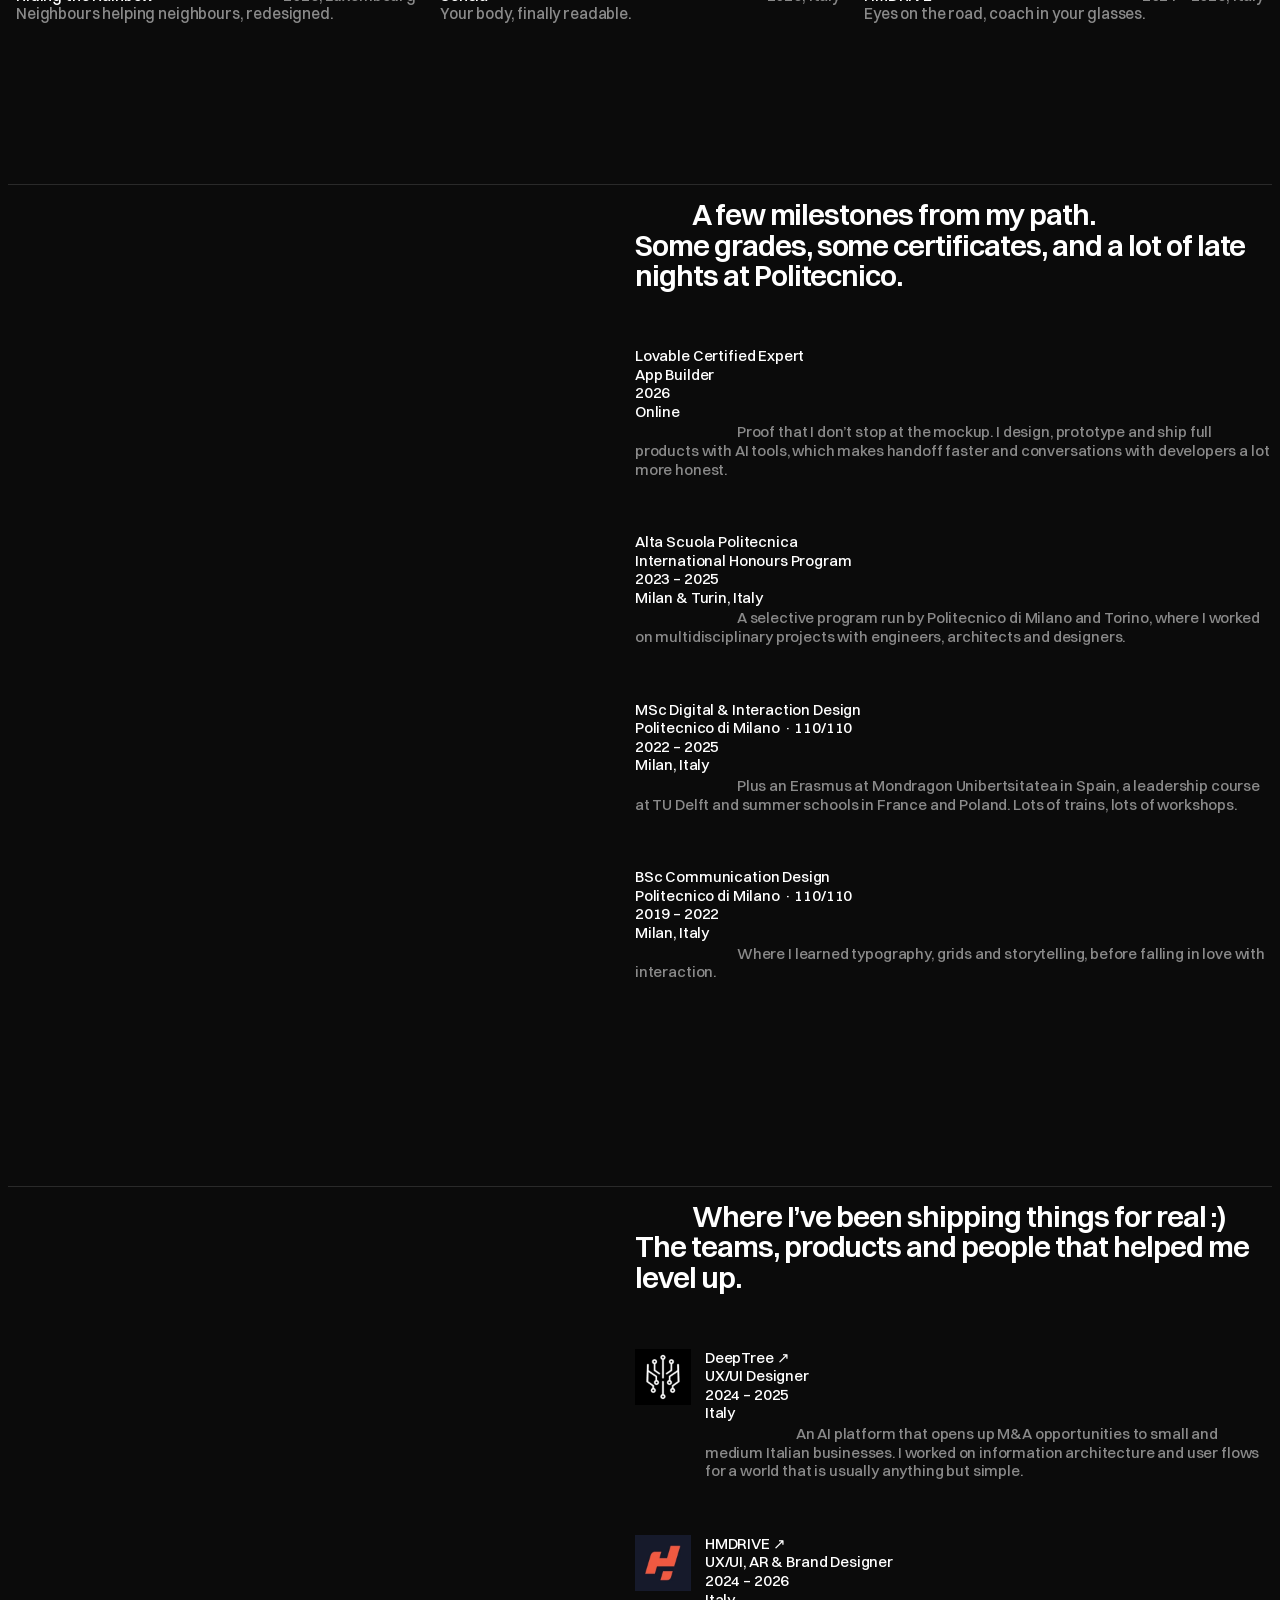
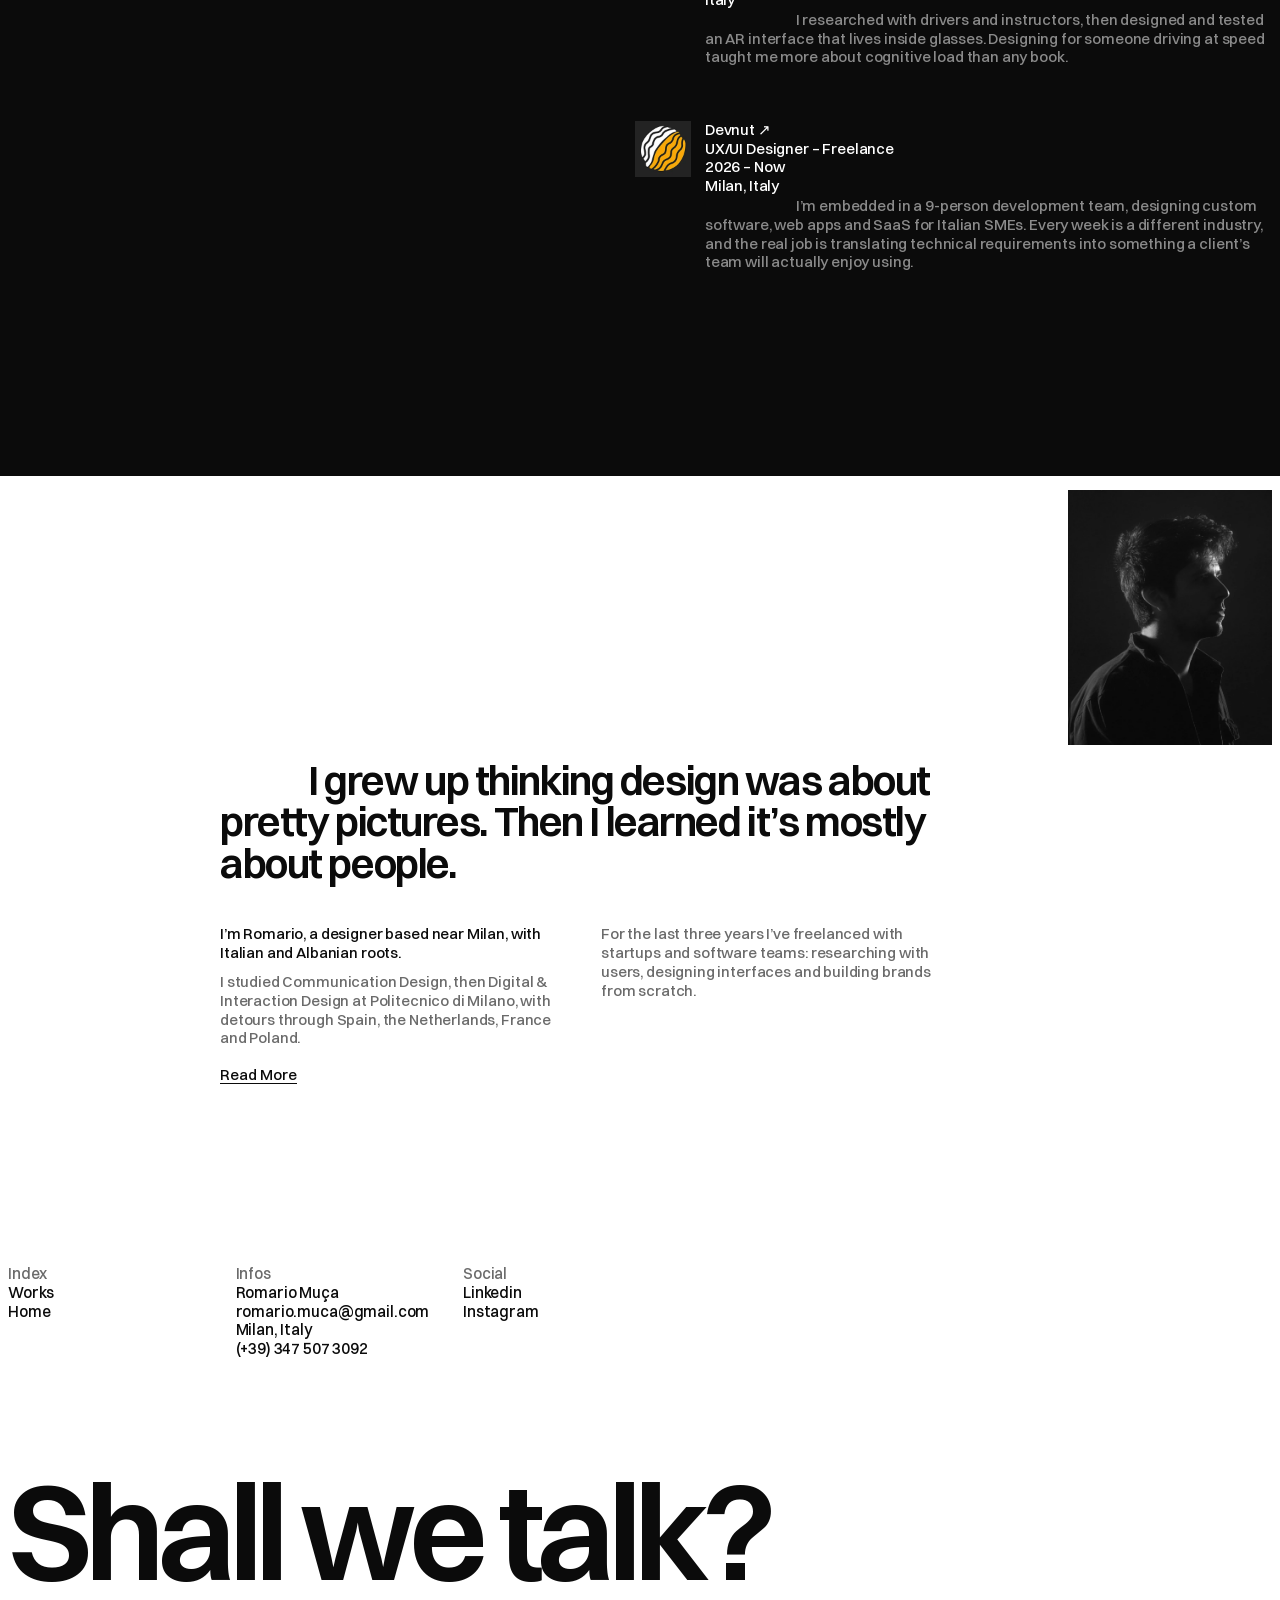
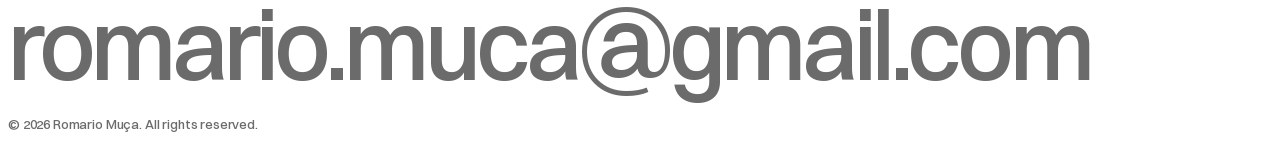
==== commit 47965d8d: "Portfolio: socials LinkedIn + Instagram only, remove footer credit Co-Authored-By: Claude Opus 5.5 <" ====
--- a/product-designer/index.html
+++ b/product-designer/index.html
@@ -287,12 +287,12 @@
       <div class="fcols">
         <div><span class="g">Index</span><a href="#" data-go="works">Works</a><a href="#" data-go="top">Home</a></div>
         <div><span class="g">Infos</span><span>Romario Muça</span><a href="mailto:romario.muca@gmail.com">romario.muca@gmail.com</a><span>Milan, Italy</span><span>(+39) 347 507 3092</span></div>
-        <div><span class="g">Social</span><a href="https://www.linkedin.com/in/romario-muca" target="_blank" rel="noopener">Linkedin</a><a href="#">Instagram</a><a href="#">Behance</a><a href="#">Read.cv</a></div>
+        <div><span class="g">Social</span><a href="https://www.linkedin.com/in/romario-muca" target="_blank" rel="noopener">Linkedin</a><a href="https://www.instagram.com/romario.visuals/" target="_blank" rel="noopener">Instagram</a></div>
         <div></div>
       </div>
       <a class="cta" href="mailto:romario.muca@gmail.com">Shall we talk?</a>
       <a class="mail" href="mailto:romario.muca@gmail.com">romario.muca@gmail.com</a>
-      <div class="fbot"><span>© 2026 Romario Muça. All rights reserved.</span><span>Made with Claude, Lovable, and a dangerous amount of espresso ✨</span></div>
+      <div class="fbot"><span>© 2026 Romario Muça. All rights reserved.</span></div>
     </footer>
   </div>
 </main>
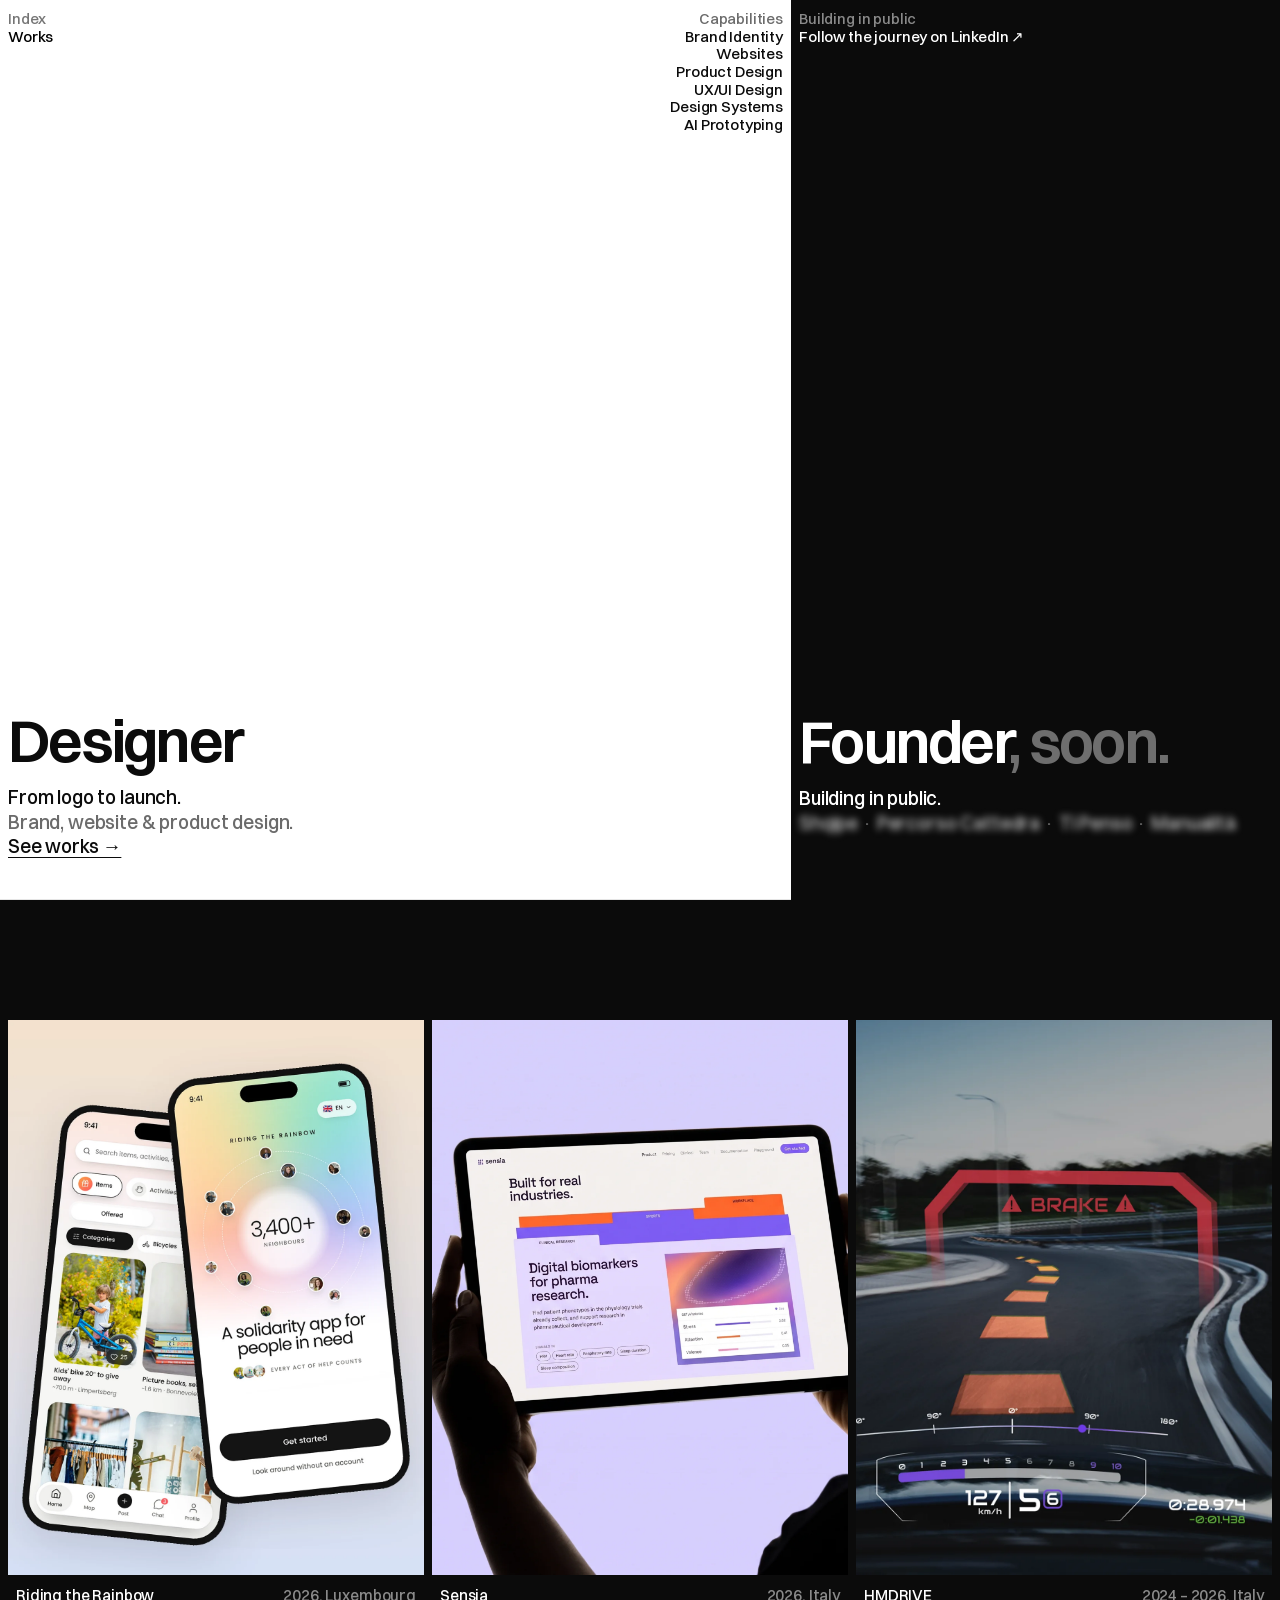
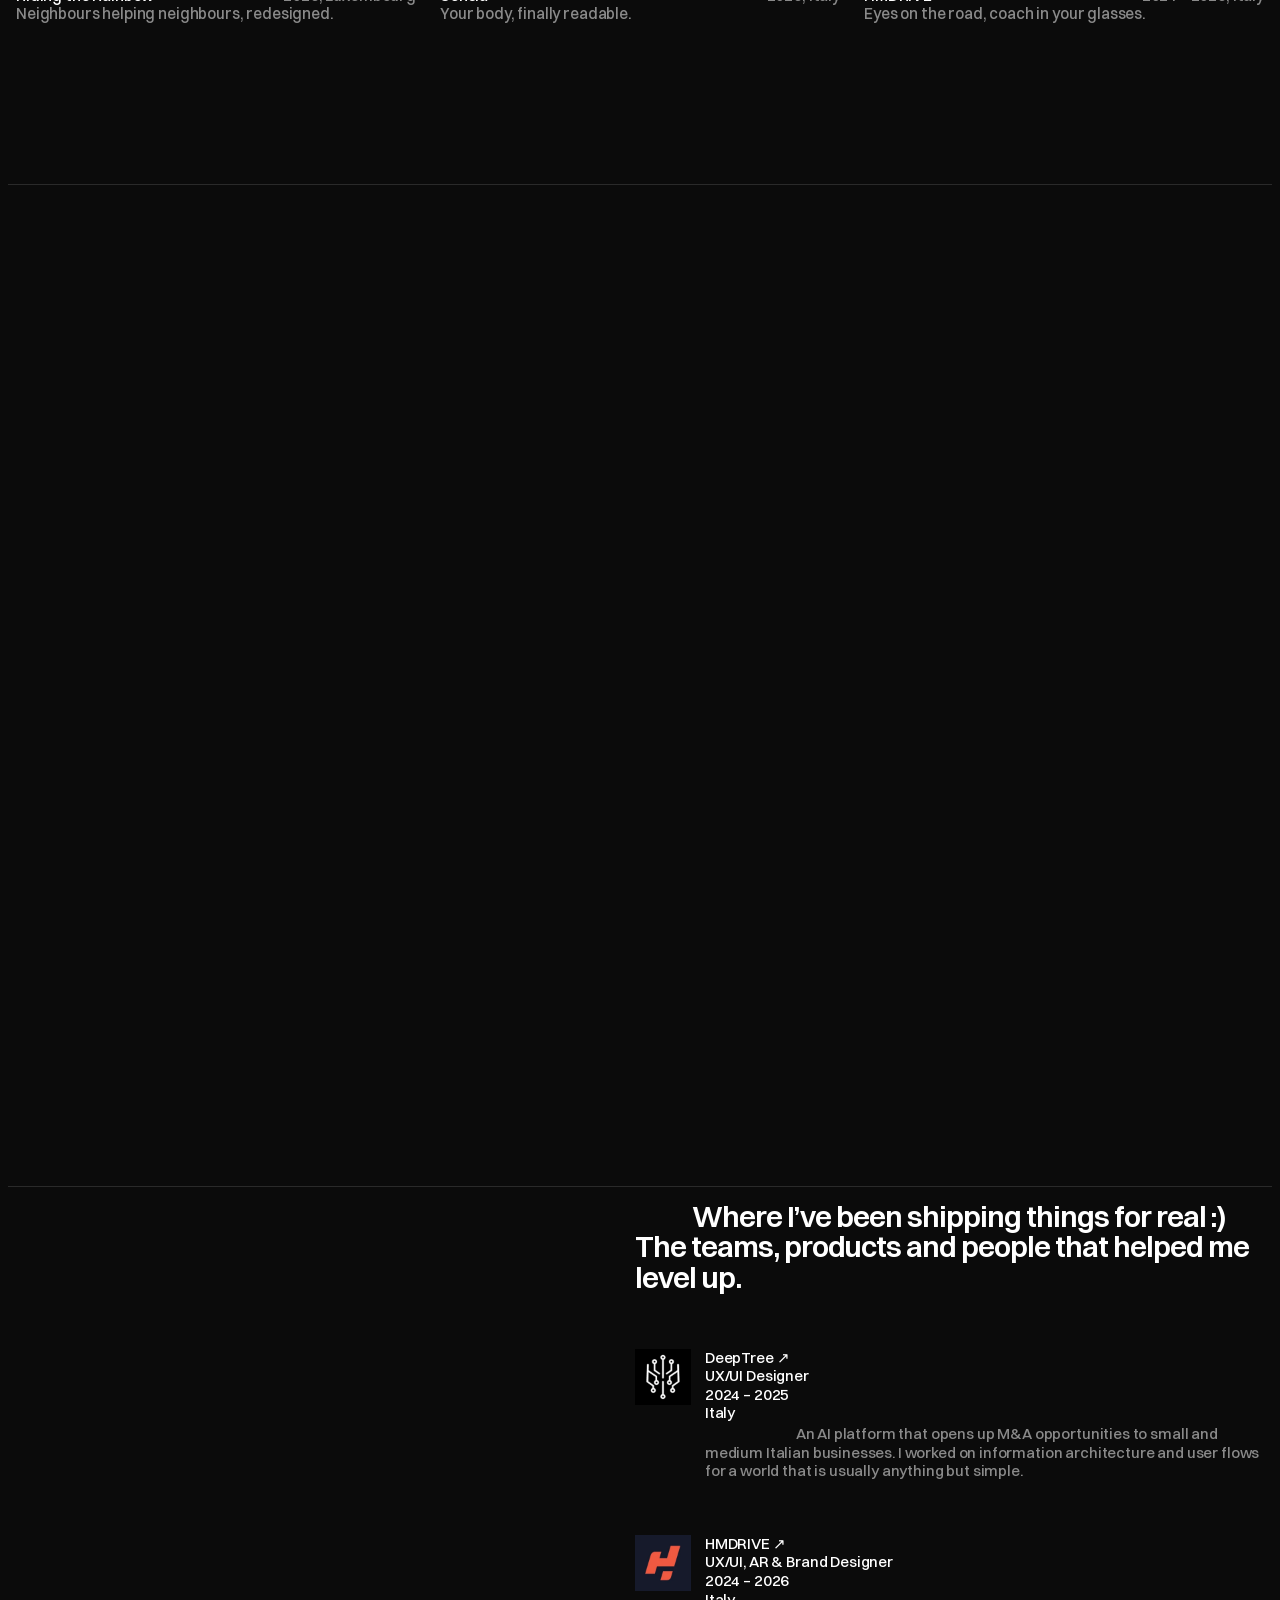
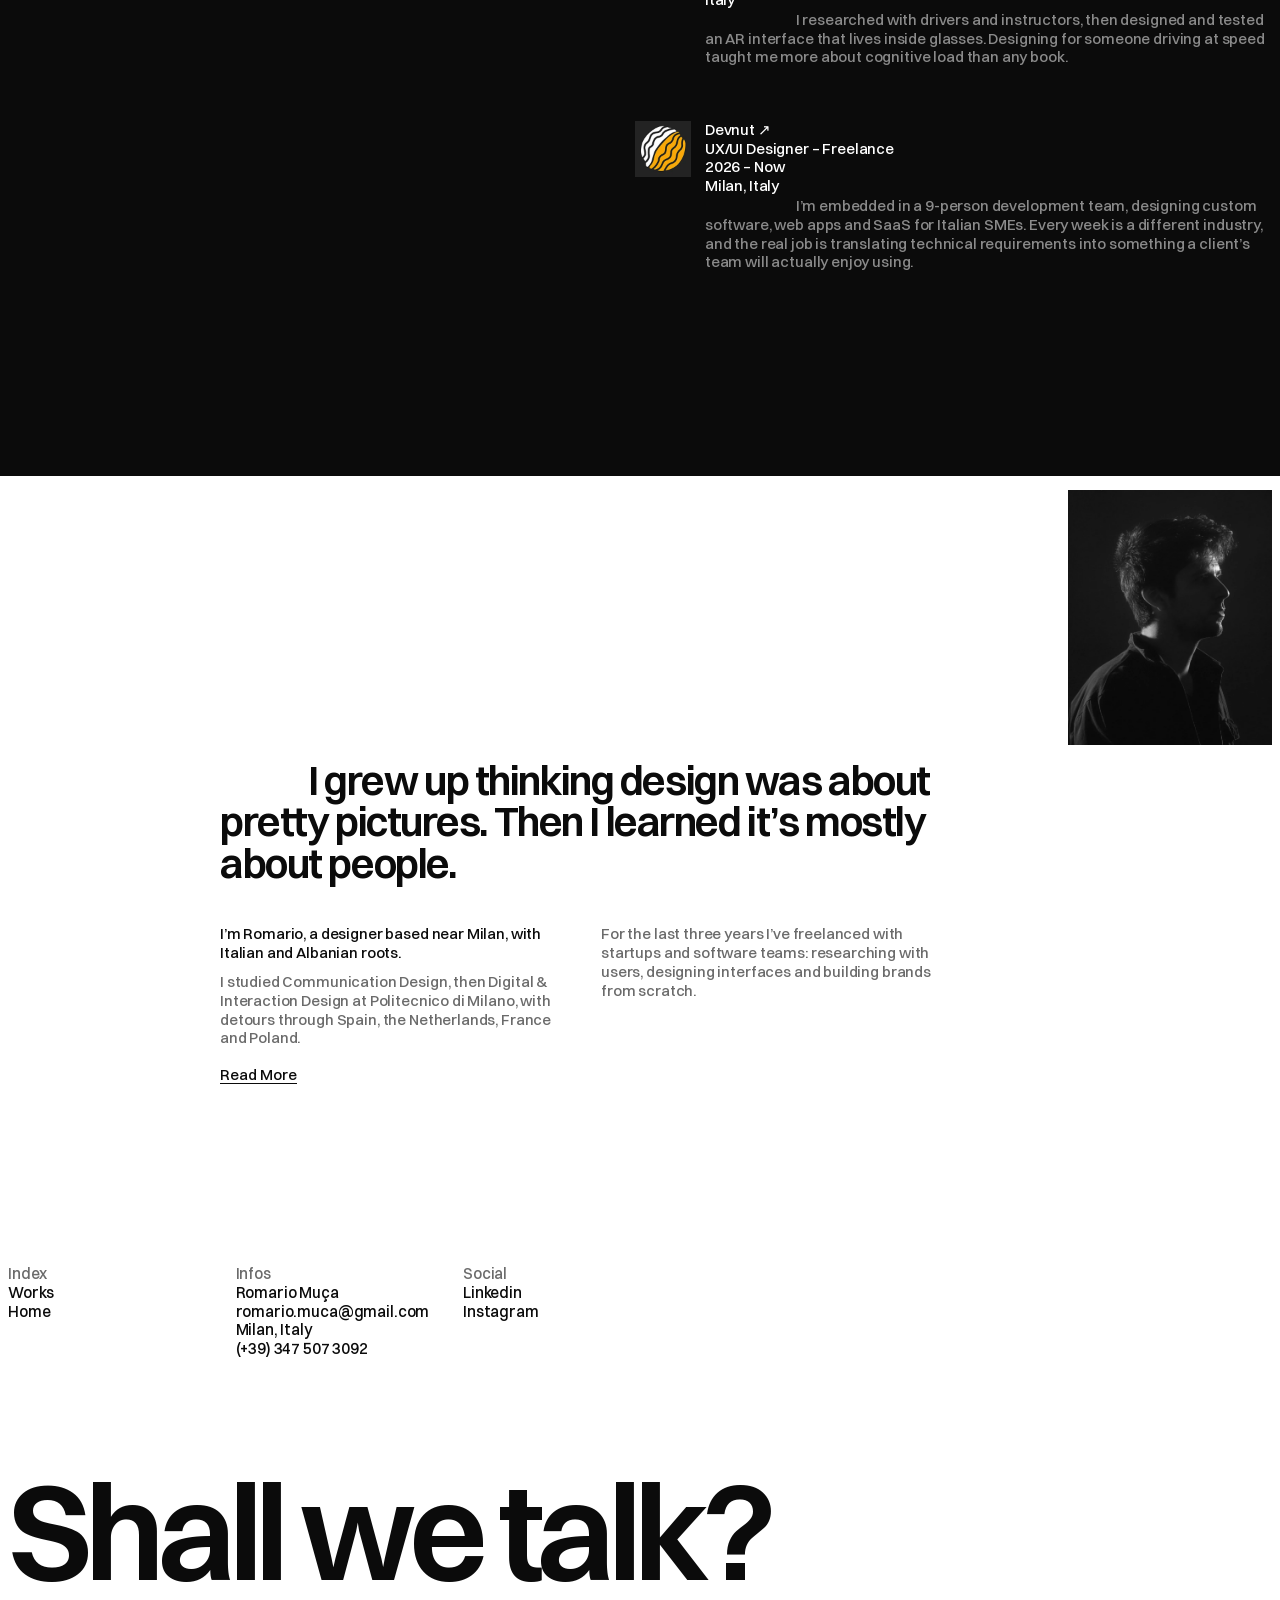
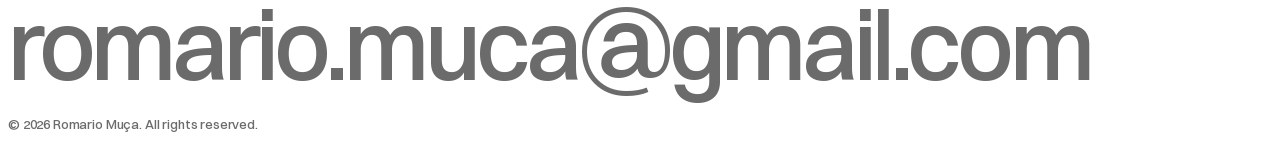
==== commit 6212faf4: "Portfolio: clean circle +/- zoom cursors Co-Authored-By: Claude Opus 5.5 <noreply@anthropic.com> Cla" ====
--- a/product-designer/index.html
+++ b/product-designer/index.html
@@ -176,6 +176,13 @@
     .script{columns:1}
   }
 
+  #lb{position:fixed;inset:0;z-index:100;background:rgba(11,11,11,.94);display:flex;align-items:center;justify-content:center;padding:56px 4vw 4vw;opacity:0;pointer-events:none;transition:opacity .25s ease;cursor:url("data:image/svg+xml,%3Csvg%20xmlns%3D%22http%3A//www.w3.org/2000/svg%22%20width%3D%2240%22%20height%3D%2240%22%20viewBox%3D%220%200%2040%2040%22%3E%3Ccircle%20cx%3D%2220%22%20cy%3D%2220%22%20r%3D%2217%22%20fill%3D%22rgba%28255%2C255%2C255%2C0.92%29%22%20stroke%3D%22%230B0B0B%22%20stroke-width%3D%221.5%22/%3E%3Cpath%20d%3D%22M13%2020h14%22%20stroke%3D%22%230B0B0B%22%20stroke-width%3D%222%22%20stroke-linecap%3D%22round%22/%3E%3C/svg%3E") 20 20,zoom-out}
+  #lb.on{opacity:1;pointer-events:auto}
+  #lb img{max-width:100%;max-height:100%;object-fit:contain;display:block;transform:scale(.97);transition:transform .3s cubic-bezier(.2,.7,.2,1)}
+  #lb.on img{transform:none}
+  #lbx{position:absolute;top:14px;right:16px;color:#fff;font-size:22px;line-height:1;padding:6px;cursor:pointer}
+  #lbx:hover{opacity:.6}
+  .gal img{cursor:url("data:image/svg+xml,%3Csvg%20xmlns%3D%22http%3A//www.w3.org/2000/svg%22%20width%3D%2240%22%20height%3D%2240%22%20viewBox%3D%220%200%2040%2040%22%3E%3Ccircle%20cx%3D%2220%22%20cy%3D%2220%22%20r%3D%2217%22%20fill%3D%22rgba%28255%2C255%2C255%2C0.92%29%22%20stroke%3D%22%230B0B0B%22%20stroke-width%3D%221.5%22/%3E%3Cpath%20d%3D%22M13%2020h14M20%2013v14%22%20stroke%3D%22%230B0B0B%22%20stroke-width%3D%222%22%20stroke-linecap%3D%22round%22/%3E%3C/svg%3E") 20 20,zoom-in}
   /* ── REVEAL ── */
   .rv{opacity:0;transform:translateY(18px);transition:opacity .9s ease,transform .9s cubic-bezier(.2,.7,.2,1)}
   .rv.in{opacity:1;transform:none}
@@ -221,6 +228,7 @@
 <div id="emailCursor">romario.muca@gmail.com</div>
 <div id="viewCursor">View</div>
 <div id="soonCursor">Soon</div>
+<div id="lb" aria-hidden="true"><button id="lbx" aria-label="Close">✕︎</button><img id="lbi" alt=""></div>
 
 <!-- ════════════ HOME ════════════ -->
 <main class="view on" id="v-home">
@@ -439,6 +447,15 @@
 const rm=document.getElementById('rm'),more=document.getElementById('more');
 rm.addEventListener('click',()=>{const o=more.classList.toggle('open');rm.textContent=o?'Read Less':'Read More'});
 
+// lightbox
+const lb=document.getElementById('lb'),lbi=document.getElementById('lbi');
+function lbOpen(src,alt){lbi.src=src;lbi.alt=alt||'';lb.classList.add('on');lb.setAttribute('aria-hidden','false');document.body.style.overflow='hidden'}
+function lbClose(){lb.classList.remove('on');lb.setAttribute('aria-hidden','true');document.body.style.overflow=''}
+document.addEventListener('click',e=>{const im=e.target.closest('#v-proj .gal img');if(im){e.preventDefault();lbOpen(im.currentSrc||im.src,im.alt)}});
+lb.addEventListener('click',lbClose);
+addEventListener('keydown',e=>{if(e.key==='Escape'&&lb.classList.contains('on'))lbClose()});
+addEventListener('hashchange',lbClose);
+
 route();
 </script>
 </body>
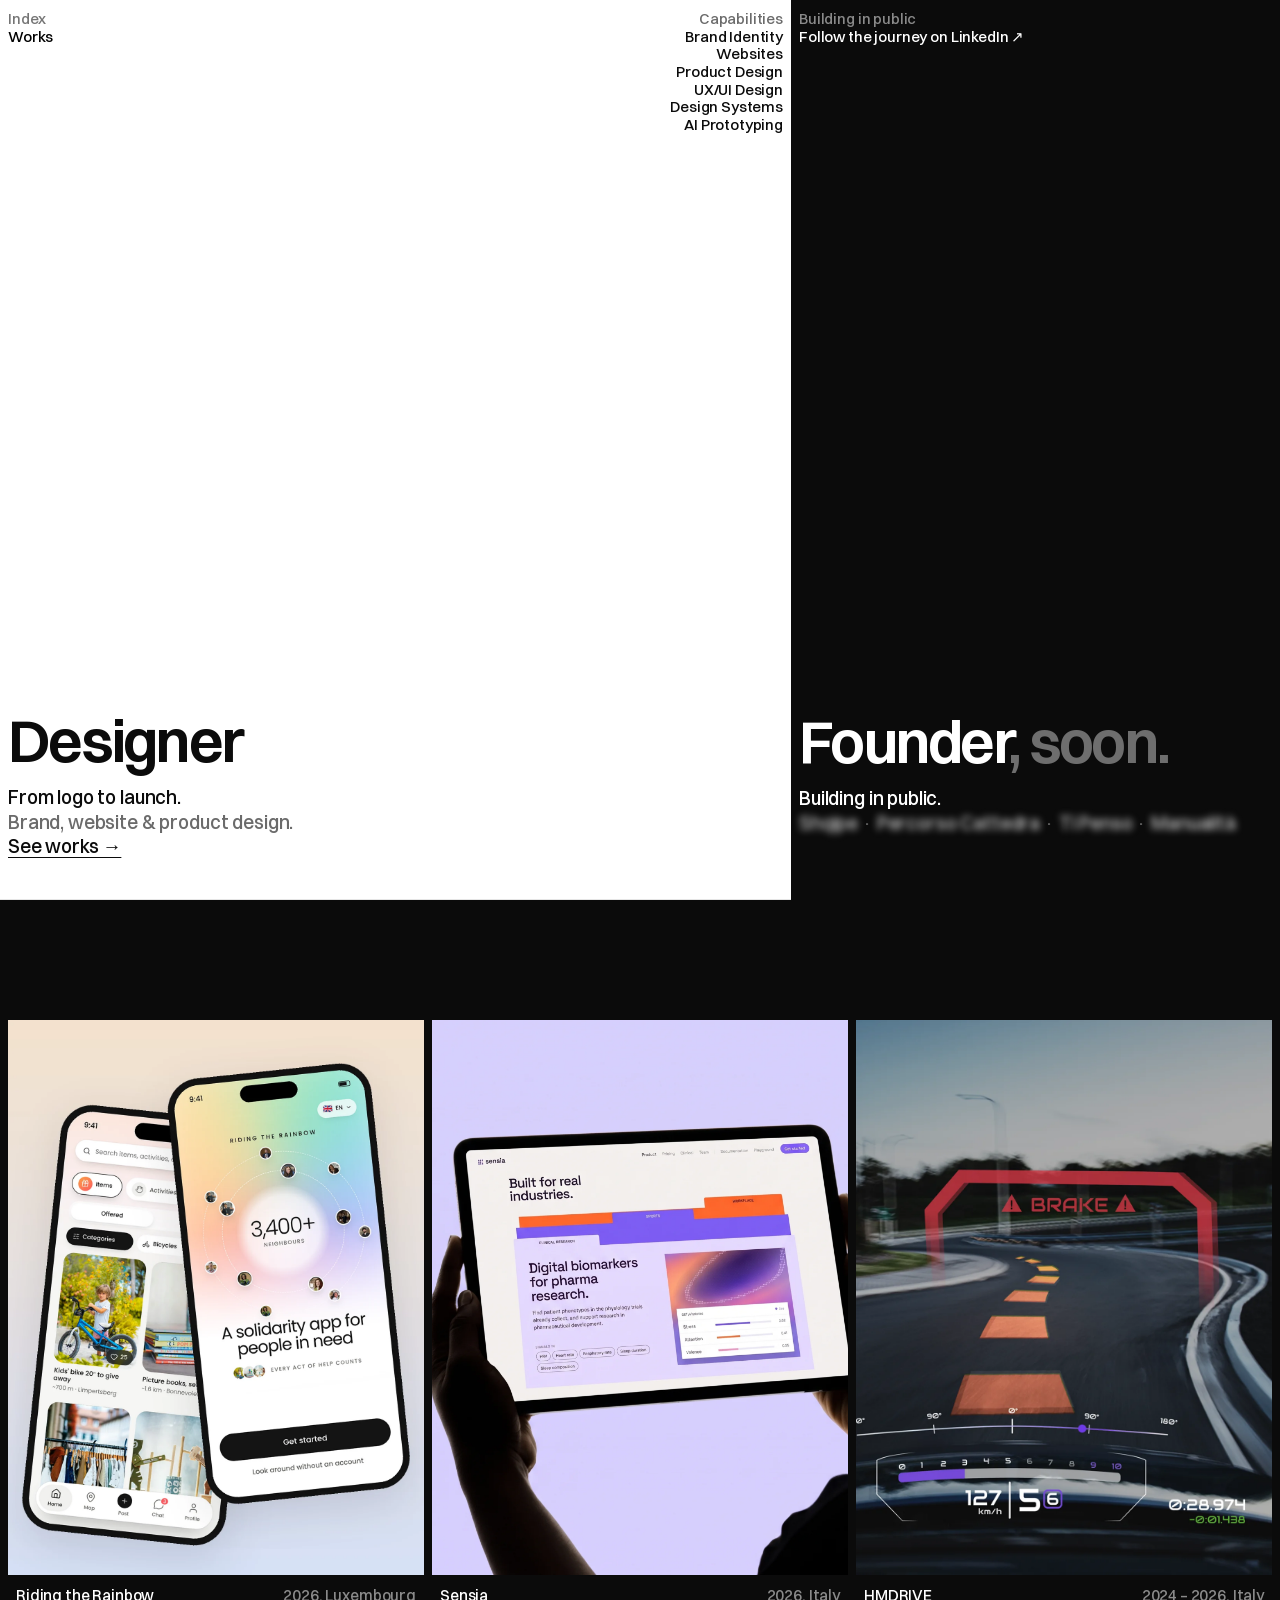
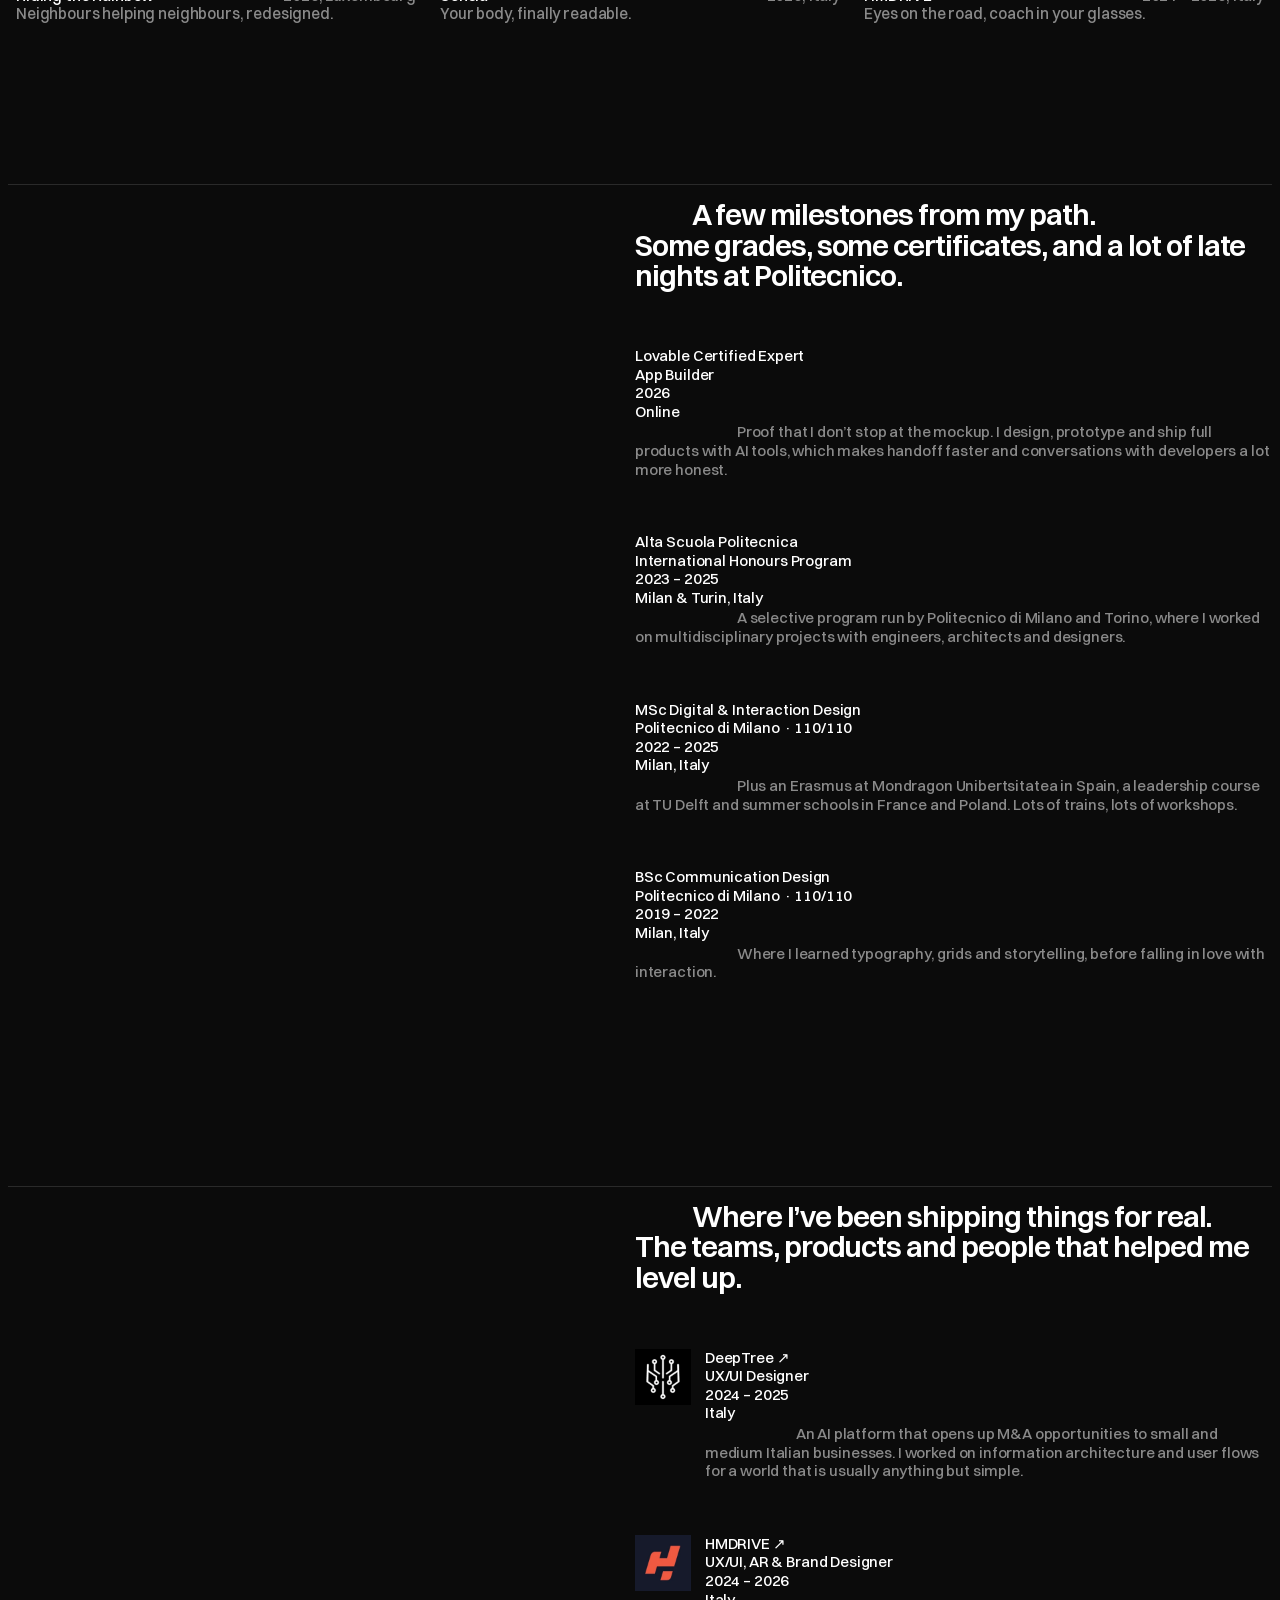
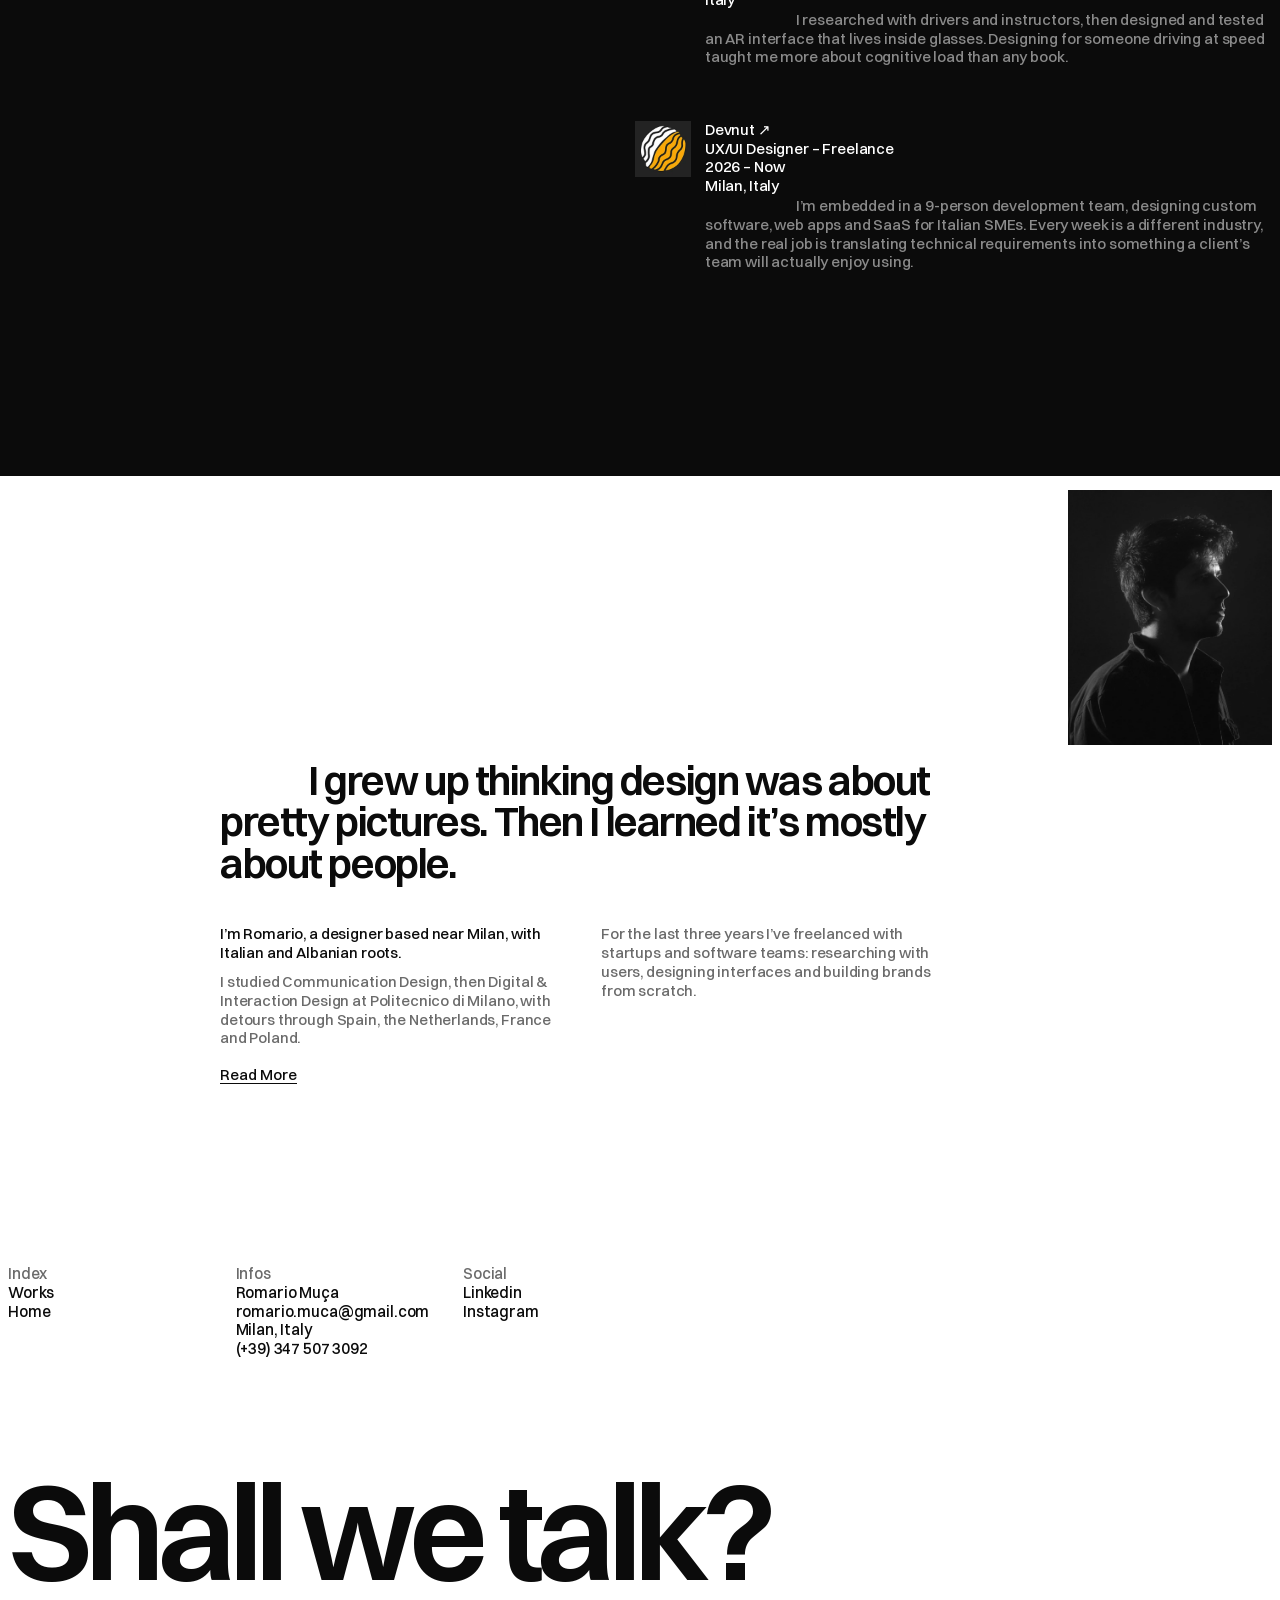
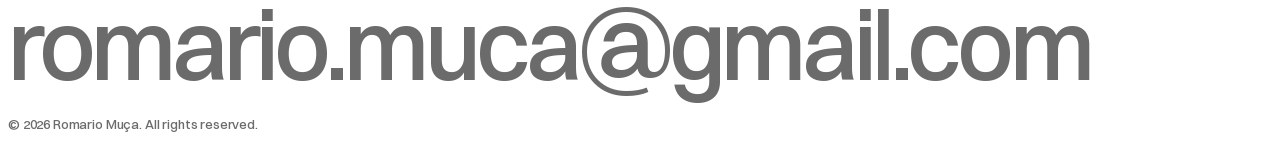
==== commit 092e0ddf: "Portfolio: remove smiley, founder block lower on mobile Co-Authored-By: Claude Opus 5.5 <noreply@ant" ====
--- a/product-designer/index.html
+++ b/product-designer/index.html
@@ -198,6 +198,8 @@
     .pl{justify-content:flex-end} .pl .hbot{padding-top:70px}
     .ht{font-size:clamp(48px,13vw,72px)}
     .hs{min-height:0}
+    .hs>div:empty{display:none}
+    .pr{padding-bottom:24px}
     .works{grid-template-columns:1fr;gap:28px}
     .card{cursor:auto} #viewCursor{display:none}
     .split .col{margin-left:0}
@@ -266,7 +268,7 @@
 
   <section class="split">
     <div class="col">
-      <h2 class="rv">Where I’ve been shipping things for real :) <br>The teams, products and people that helped me level up.</h2>
+      <h2 class="rv">Where I’ve been shipping things for real. <br>The teams, products and people that helped me level up.</h2>
       <div class="item rv"><a class="logo" href="https://deeptreeai.com" target="_blank" rel="noopener" aria-label="DeepTree"><img src="img/logo-deeptree.webp" alt="DeepTree logo"></a><div class="who"><a href="https://deeptreeai.com" target="_blank" rel="noopener">DeepTree ↗︎</a><span>UX/UI Designer</span><span class="when"><span>2024 – 2025</span><span>Italy</span></span><p>An AI platform that opens up M&amp;A opportunities to small and medium Italian businesses. I worked on information architecture and user flows for a world that is usually anything but simple.</p></div></div>
       <div class="item rv"><a class="logo" href="https://hmdrive.it" target="_blank" rel="noopener" aria-label="HMDRIVE"><img src="img/logo-hmdrive.webp" alt="HMDRIVE logo"></a><div class="who"><a href="https://hmdrive.it" target="_blank" rel="noopener">HMDRIVE ↗︎</a><span>UX/UI, AR &amp; Brand Designer</span><span class="when"><span>2024 – 2026</span><span>Italy</span></span><p>I researched with drivers and instructors, then designed and tested an AR interface that lives inside glasses. Designing for someone driving at speed taught me more about cognitive load than any book.</p></div></div>
       <div class="item rv"><a class="logo" href="https://devnut.it" target="_blank" rel="noopener" aria-label="Devnut"><img src="img/logo-devnut.webp" alt="Devnut logo"></a><div class="who"><a href="https://devnut.it" target="_blank" rel="noopener">Devnut ↗︎</a><span>UX/UI Designer – Freelance</span><span class="when"><span>2026 – Now</span><span>Milan, Italy</span></span><p>I’m embedded in a 9-person development team, designing custom software, web apps and SaaS for Italian SMEs. Every week is a different industry, and the real job is translating technical requirements into something a client’s team will actually enjoy using.</p></div></div>
